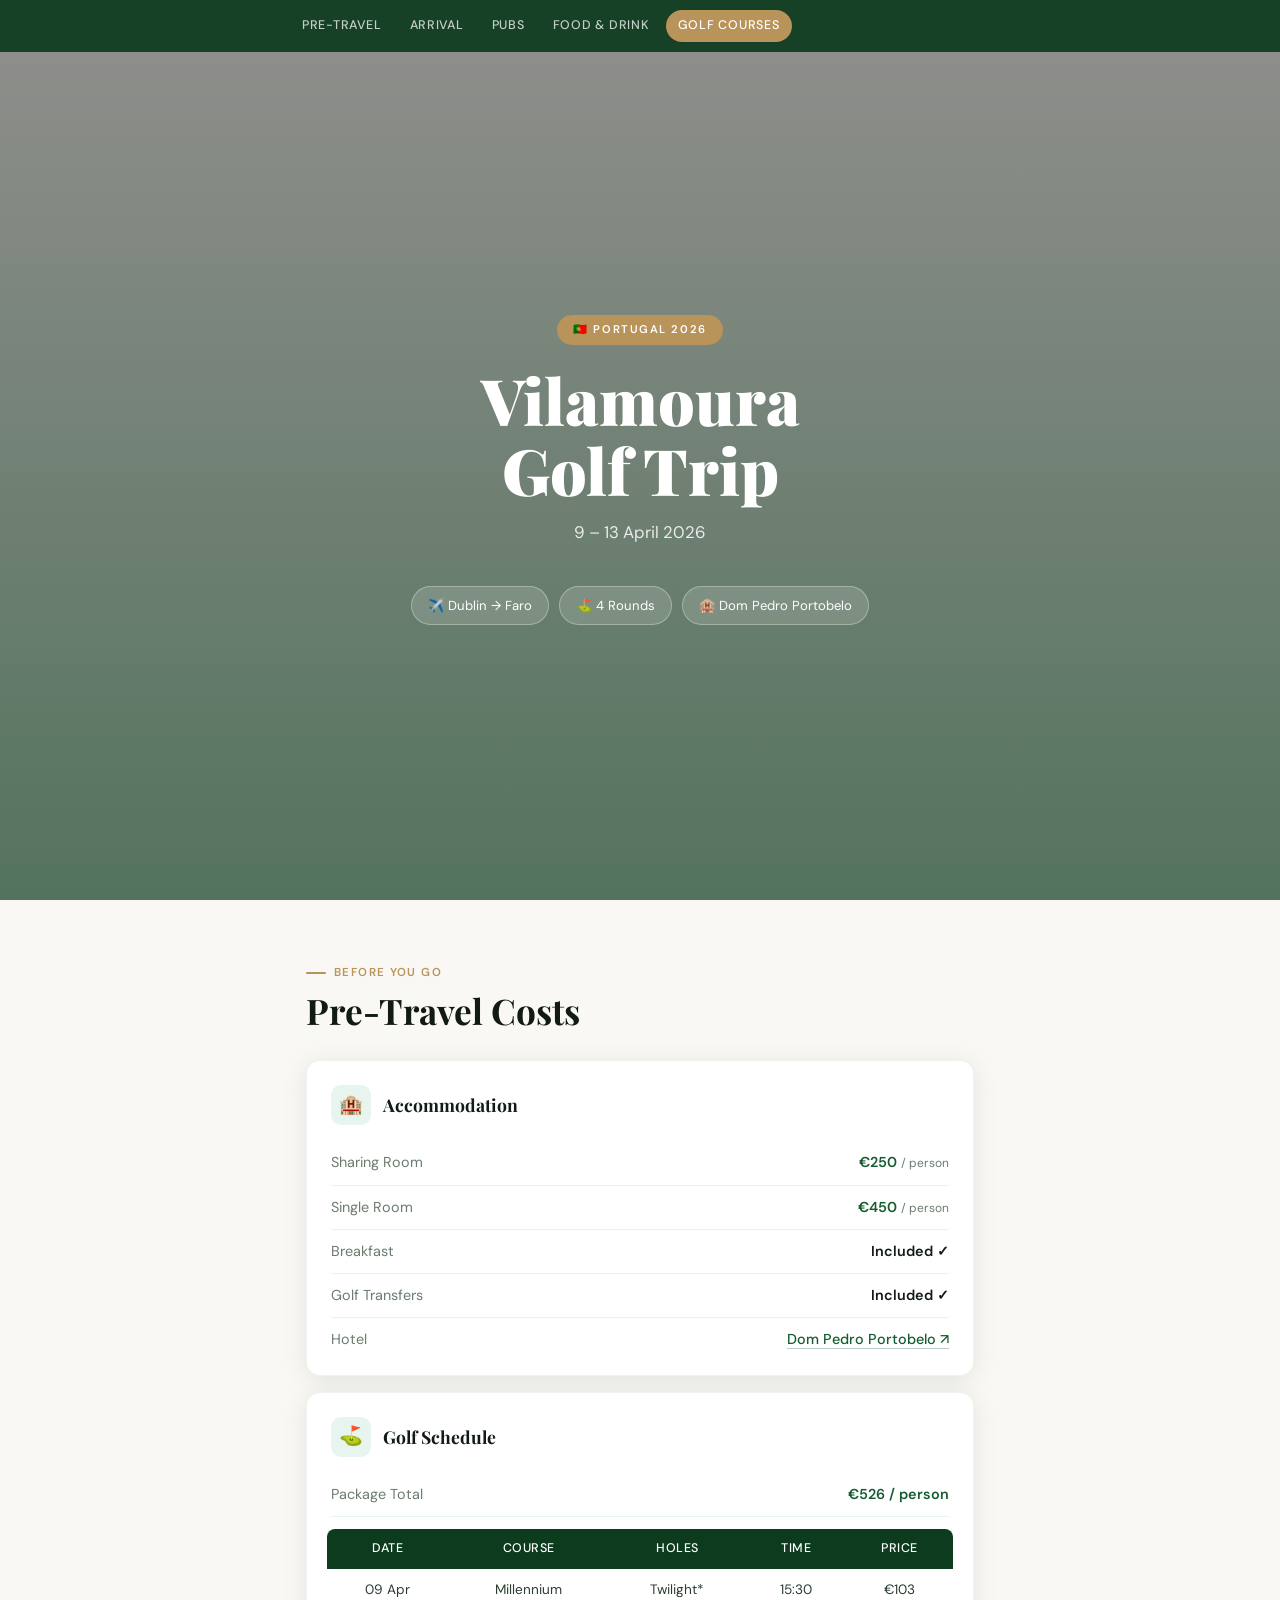
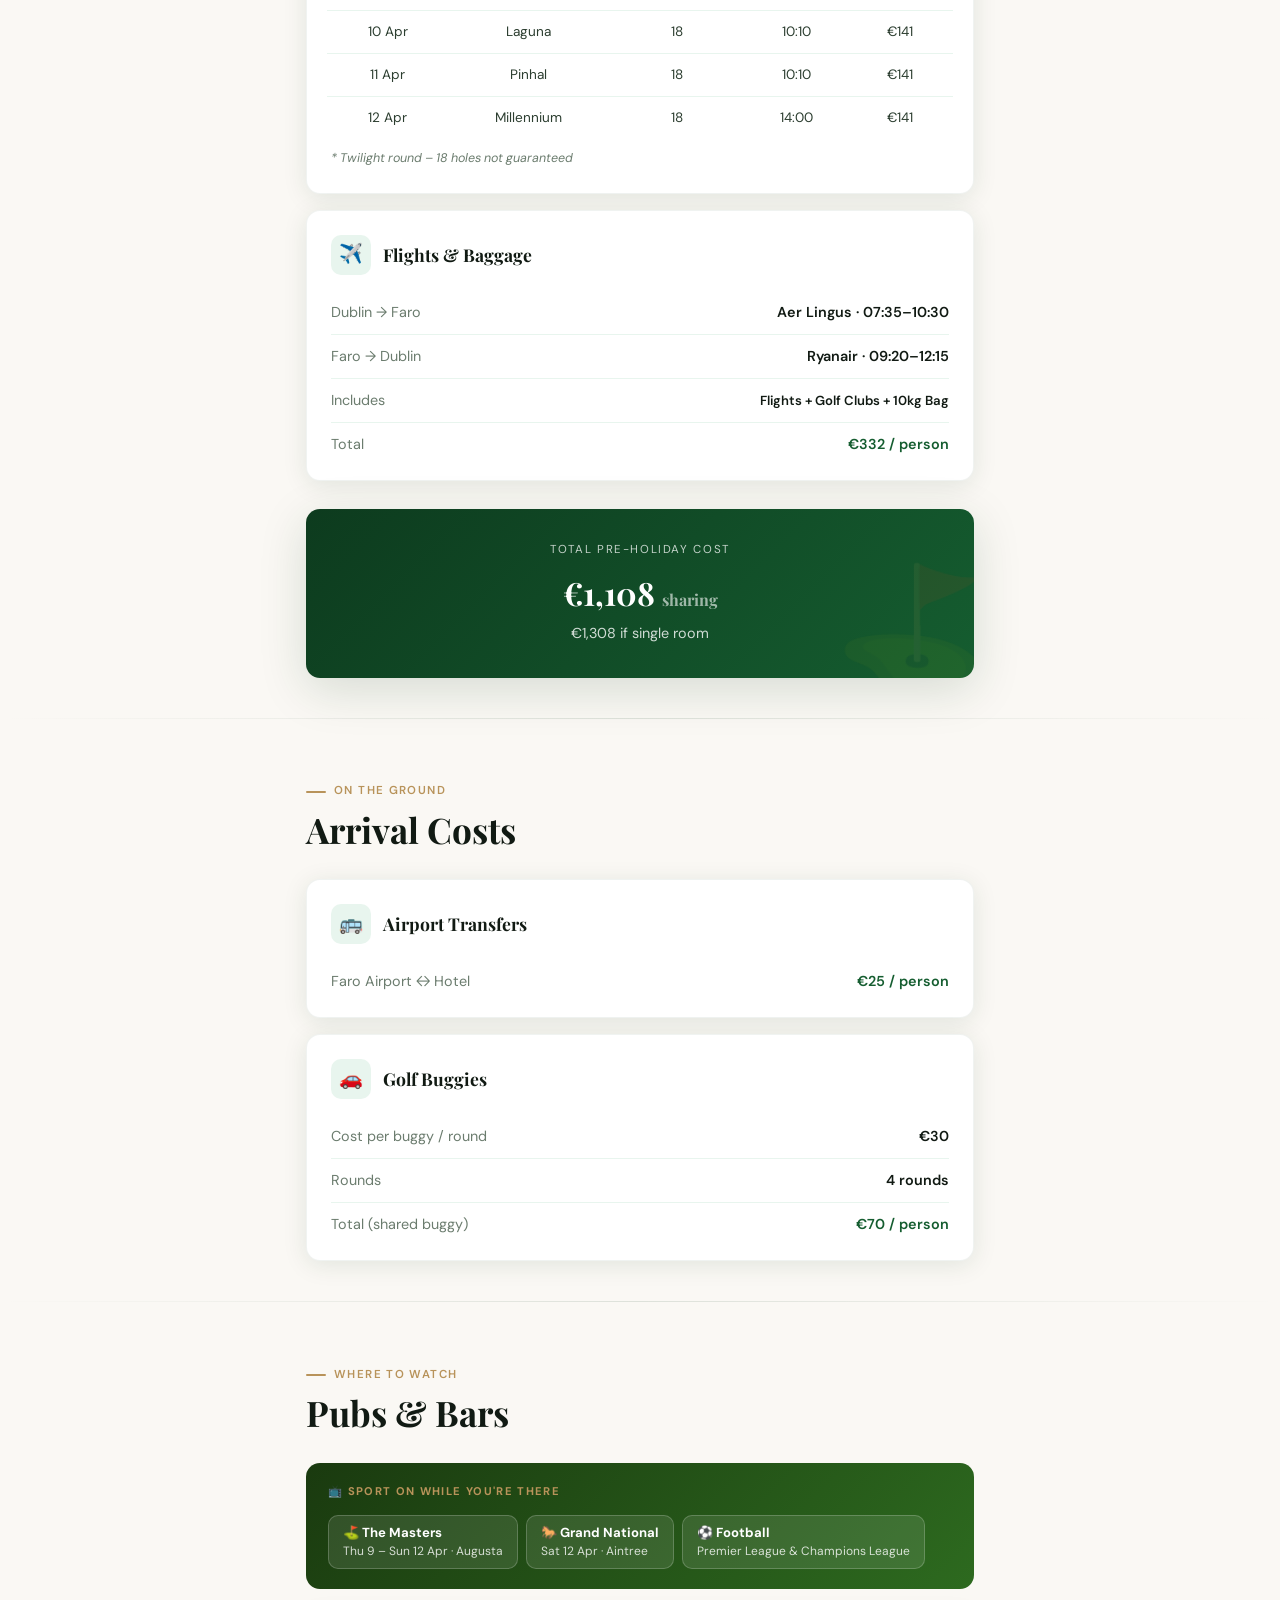
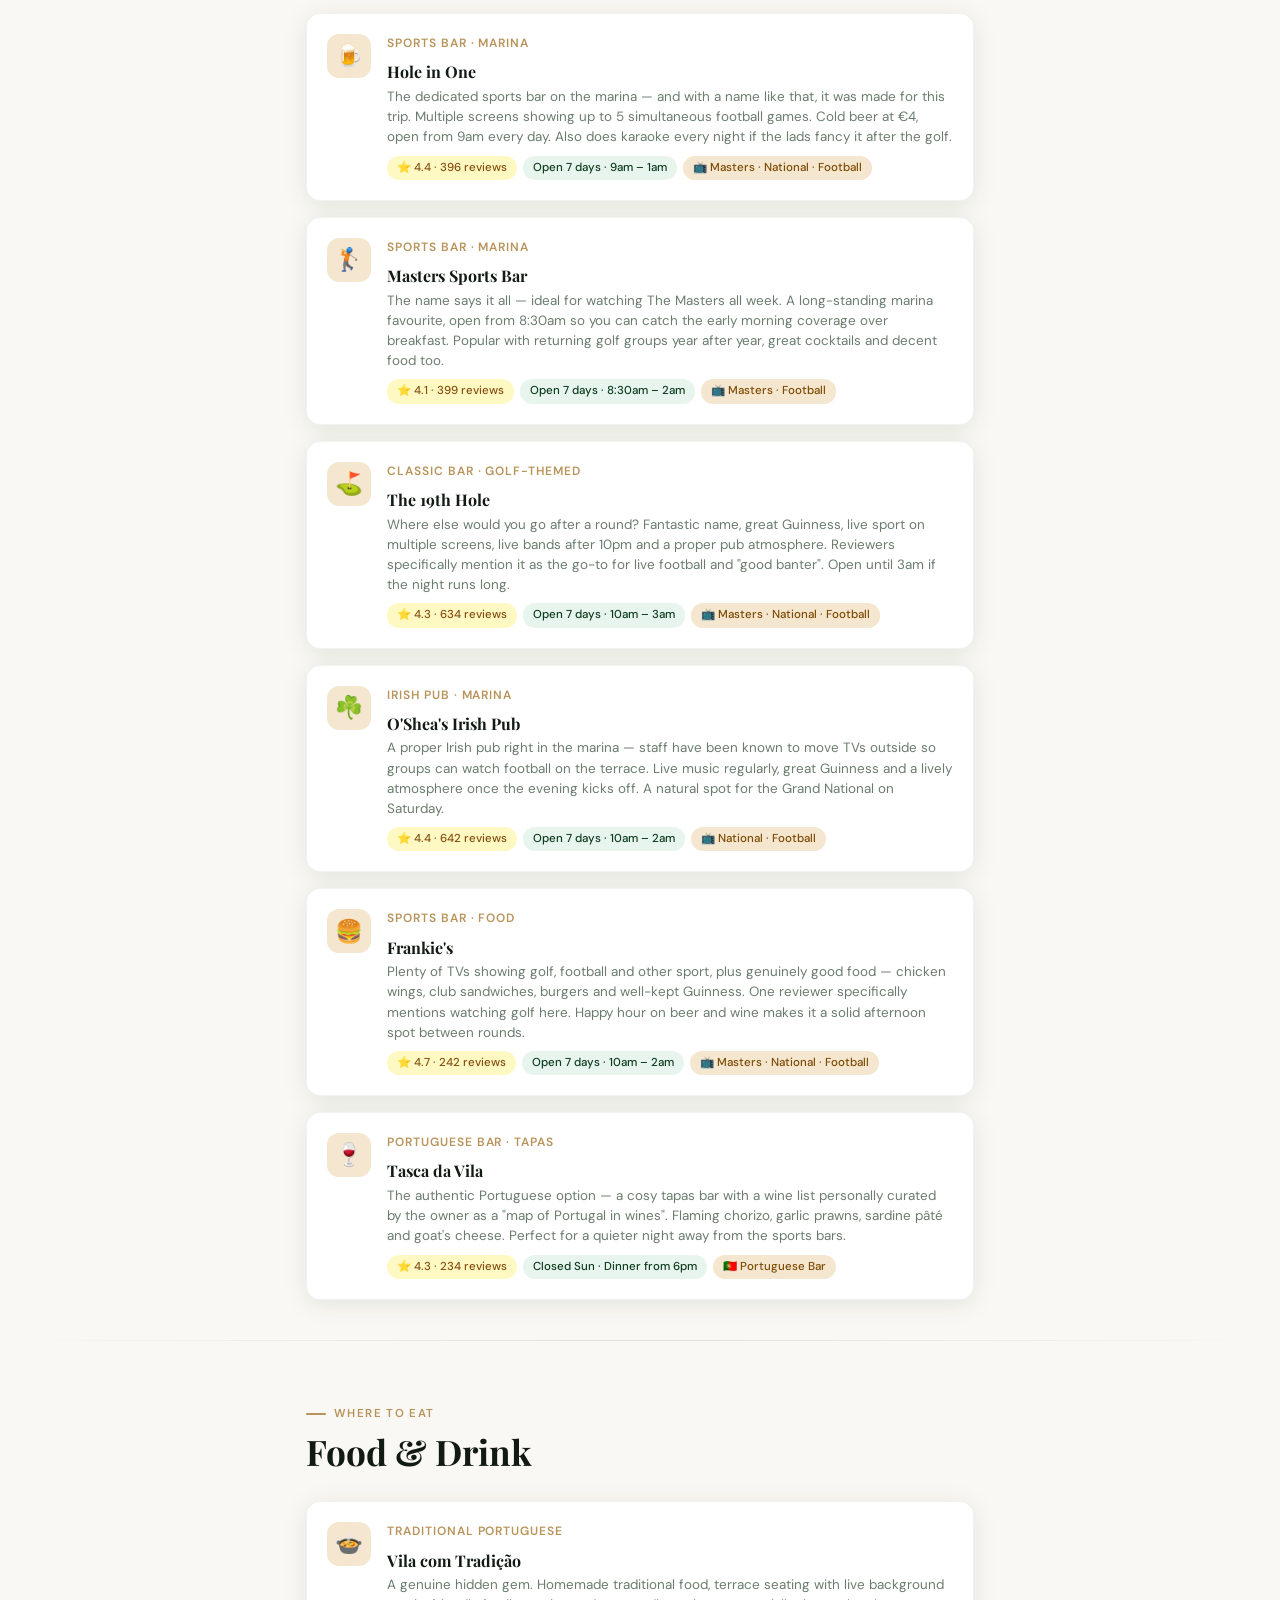
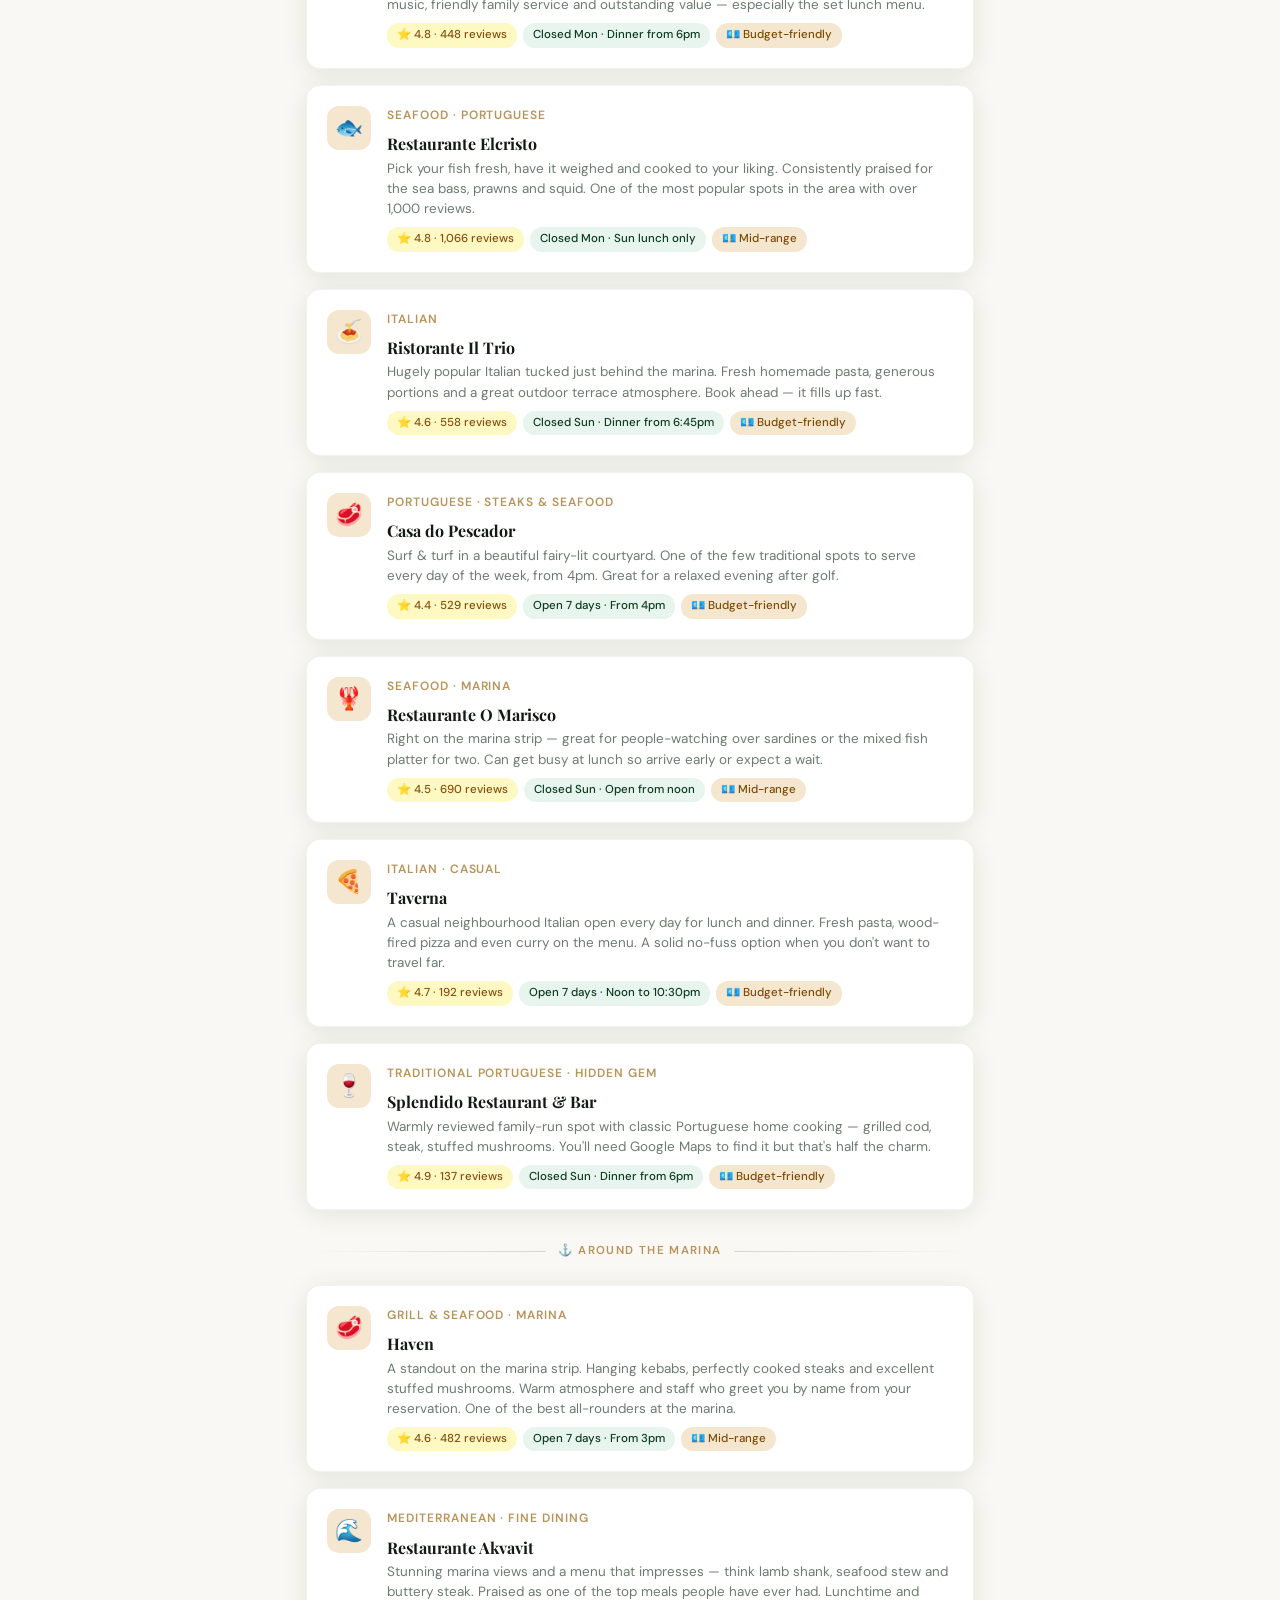
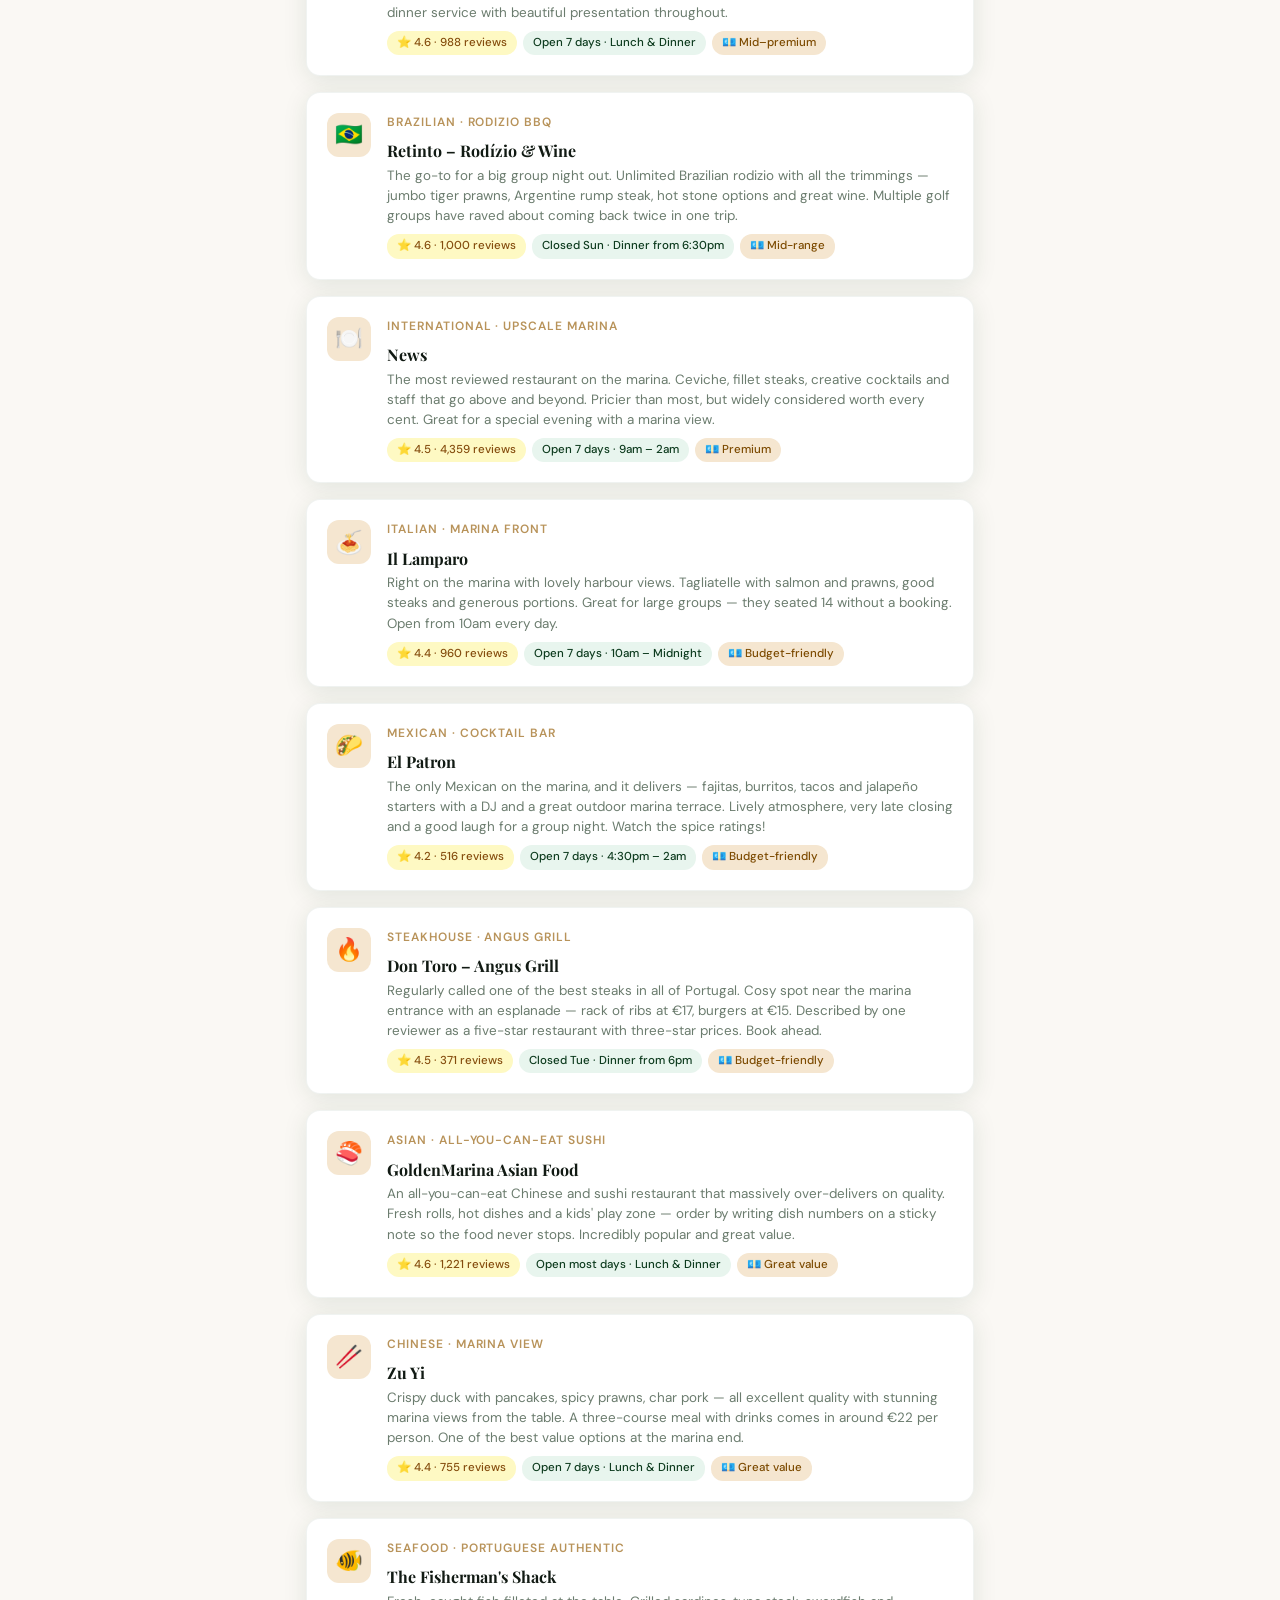
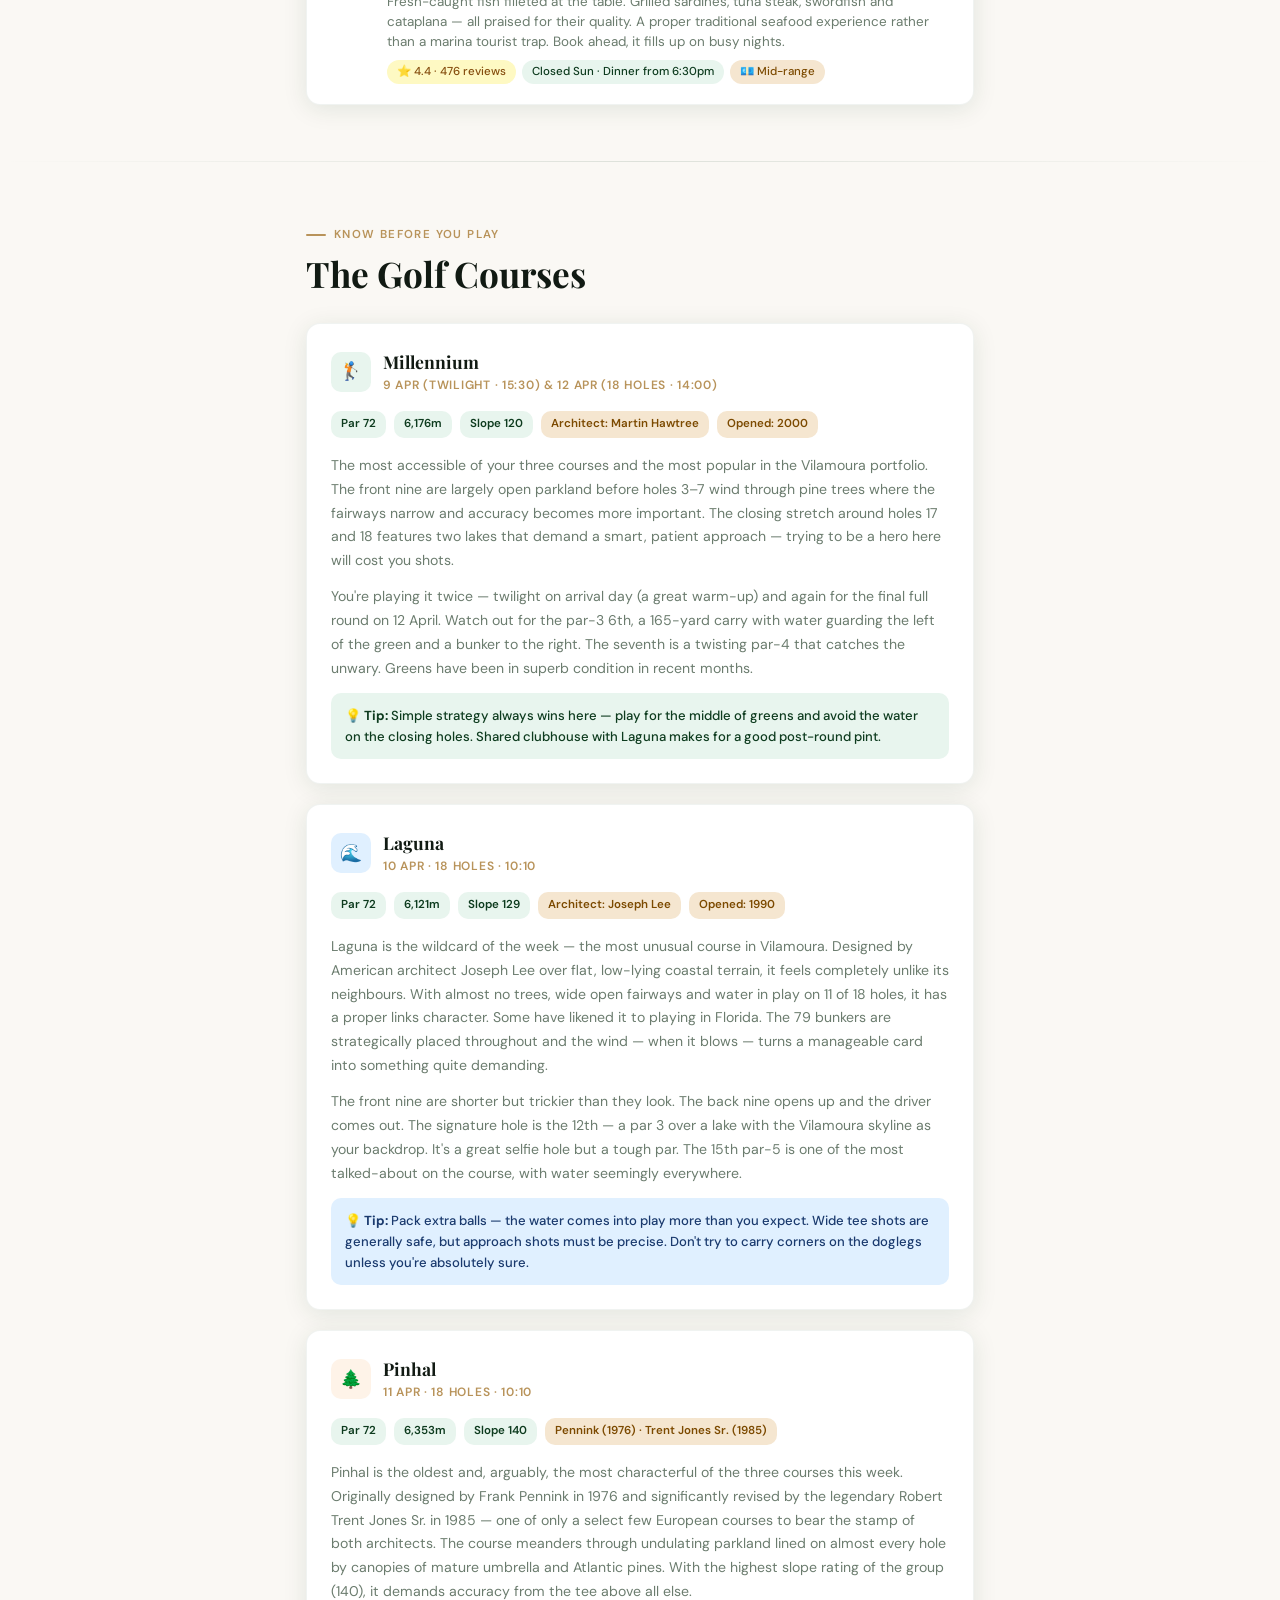
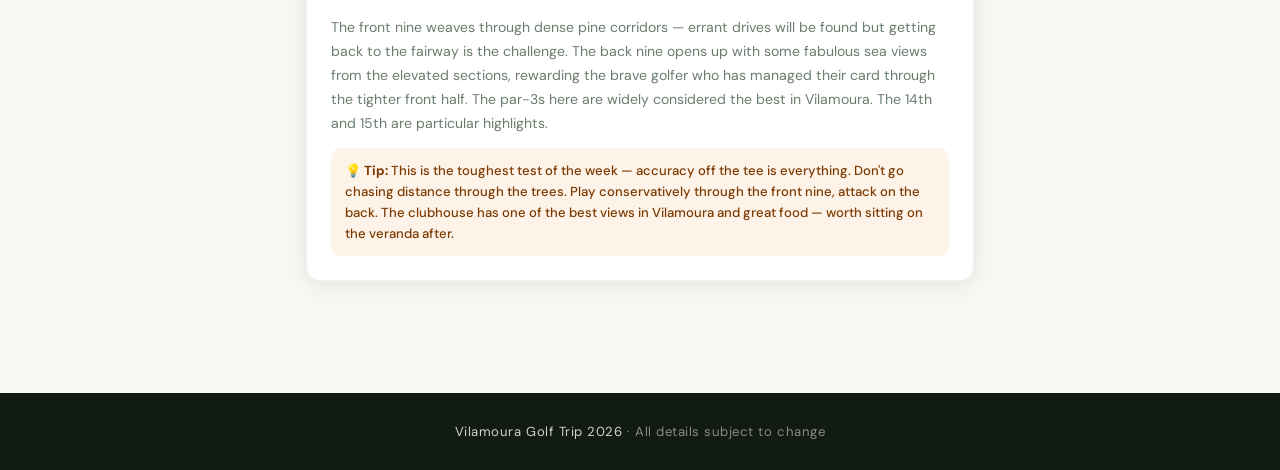
==== index.html @ ec43e9d6 "Add files via upload" ====
<!DOCTYPE html>
<html lang="en">
<head>
    <meta charset="UTF-8">
    <meta name="viewport" content="width=device-width, initial-scale=1.0">
    <title>Vilamoura Golf Trip 2026</title>

    <link rel="preconnect" href="https://fonts.googleapis.com">
    <link href="https://fonts.googleapis.com/css2?family=Playfair+Display:wght@400;700;900&family=DM+Sans:wght@300;400;500;600&display=swap" rel="stylesheet">

    <style>
        :root {
            --green-deep:   #0d3b1e;
            --green-mid:    #155d30;
            --green-light:  #e8f5ee;
            --gold:         #b8935a;
            --gold-light:   #f5e6d0;
            --cream:        #faf8f4;
            --dark:         #111a13;
            --text:         #2c3e30;
            --muted:        #6b7c6e;
            --white:        #ffffff;
            --shadow:       0 4px 24px rgba(13,59,30,0.10);
            --shadow-lg:    0 12px 48px rgba(13,59,30,0.15);
            --radius:       14px;
        }

        * { box-sizing: border-box; margin: 0; padding: 0; }

        html { scroll-behavior: smooth; }

        body {
            font-family: 'DM Sans', sans-serif;
            color: var(--text);
            background: var(--cream);
            line-height: 1.6;
            -webkit-font-smoothing: antialiased;
        }

        /* ── NAV ── */
        nav {
            position: fixed;
            top: 0; left: 0; right: 0;
            z-index: 100;
            background: rgba(13,59,30,0.92);
            backdrop-filter: blur(12px);
            -webkit-backdrop-filter: blur(12px);
            padding: 0 20px;
        }
        .nav-inner {
            max-width: 700px;
            margin: auto;
            display: flex;
            gap: 4px;
            overflow-x: auto;
            -webkit-overflow-scrolling: touch;
            scrollbar-width: none;
            padding: 10px 0;
        }
        .nav-inner::-webkit-scrollbar { display: none; }
        .nav-inner a {
            flex-shrink: 0;
            color: rgba(255,255,255,0.75);
            text-decoration: none;
            font-size: 0.78rem;
            font-weight: 500;
            letter-spacing: 0.06em;
            text-transform: uppercase;
            padding: 6px 12px;
            border-radius: 20px;
            transition: all 0.2s;
            white-space: nowrap;
        }
        .nav-inner a:hover, .nav-inner a.active {
            background: var(--gold);
            color: var(--white);
        }

        /* ── HERO ── */
        .hero {
            min-height: 100svh;
            background:
                linear-gradient(rgba(0,0,0,0.42), rgba(13,59,30,0.70)),
                url("https://images.unsplash.com/photo-1593111774240-d529f12cf4bb?auto=format&fit=crop&w=1200&q=80")
                center/cover no-repeat;
            display: flex;
            flex-direction: column;
            align-items: center;
            justify-content: center;
            text-align: center;
            padding: 100px 24px 60px;
        }
        .hero-badge {
            display: inline-block;
            background: var(--gold);
            color: var(--white);
            font-size: 0.7rem;
            font-weight: 600;
            letter-spacing: 0.14em;
            text-transform: uppercase;
            padding: 6px 16px;
            border-radius: 20px;
            margin-bottom: 20px;
            animation: fadeDown 0.7s ease both;
        }
        .hero h1 {
            font-family: 'Playfair Display', serif;
            font-size: clamp(2.4rem, 8vw, 4rem);
            font-weight: 900;
            color: var(--white);
            line-height: 1.1;
            margin-bottom: 14px;
            animation: fadeDown 0.7s 0.1s ease both;
        }
        .hero-sub {
            font-size: 1.05rem;
            color: rgba(255,255,255,0.85);
            margin-bottom: 40px;
            animation: fadeDown 0.7s 0.2s ease both;
        }
        .hero-pills {
            display: flex;
            flex-wrap: wrap;
            gap: 10px;
            justify-content: center;
            animation: fadeDown 0.7s 0.3s ease both;
        }
        .pill {
            background: rgba(255,255,255,0.15);
            border: 1px solid rgba(255,255,255,0.3);
            color: var(--white);
            font-size: 0.82rem;
            padding: 8px 16px;
            border-radius: 20px;
            backdrop-filter: blur(6px);
        }

        @keyframes fadeDown {
            from { opacity:0; transform: translateY(-16px); }
            to   { opacity:1; transform: translateY(0); }
        }

        /* ── SECTIONS ── */
        .container {
            max-width: 700px;
            margin: auto;
            padding: 0 16px;
        }

        .section {
            padding: 56px 0 0;
        }

        .section-label {
            display: inline-flex;
            align-items: center;
            gap: 8px;
            font-size: 0.72rem;
            font-weight: 600;
            letter-spacing: 0.12em;
            text-transform: uppercase;
            color: var(--gold);
            margin-bottom: 8px;
        }
        .section-label::before {
            content: '';
            display: inline-block;
            width: 20px; height: 2px;
            background: var(--gold);
            border-radius: 1px;
        }

        .section h2 {
            font-family: 'Playfair Display', serif;
            font-size: clamp(1.7rem, 5vw, 2.2rem);
            font-weight: 700;
            color: var(--dark);
            margin-bottom: 28px;
            line-height: 1.2;
        }

        /* ── CARDS ── */
        .cards {
            display: flex;
            flex-direction: column;
            gap: 16px;
        }

        .card {
            background: var(--white);
            border-radius: var(--radius);
            padding: 24px;
            box-shadow: var(--shadow);
            border: 1px solid rgba(13,59,30,0.06);
        }

        .card-header {
            display: flex;
            align-items: center;
            gap: 12px;
            margin-bottom: 16px;
        }
        .card-icon {
            width: 40px; height: 40px;
            border-radius: 10px;
            background: var(--green-light);
            display: flex; align-items: center; justify-content: center;
            font-size: 1.2rem;
            flex-shrink: 0;
        }
        .card h3 {
            font-family: 'Playfair Display', serif;
            font-size: 1.1rem;
            font-weight: 700;
            color: var(--dark);
        }

        .info-row {
            display: flex;
            justify-content: space-between;
            align-items: center;
            padding: 10px 0;
            border-bottom: 1px solid var(--green-light);
            font-size: 0.9rem;
        }
        .info-row:last-child { border-bottom: none; padding-bottom: 0; }
        .info-row:first-child { padding-top: 0; }
        .info-label { color: var(--muted); }
        .info-value { font-weight: 600; color: var(--dark); text-align: right; }
        .info-value.gold { color: var(--gold); }
        .info-value.green { color: var(--green-mid); }

        a.link {
            color: var(--green-mid);
            text-decoration: none;
            font-weight: 500;
            border-bottom: 1px solid rgba(21,93,48,0.3);
        }

        /* ── TABLE ── */
        .table-wrap { overflow-x: auto; margin: 0 -4px; }
        table {
            width: 100%;
            border-collapse: collapse;
            font-size: 0.85rem;
            min-width: 320px;
        }
        th {
            background: var(--green-deep);
            color: var(--white);
            padding: 10px 12px;
            font-weight: 500;
            letter-spacing: 0.04em;
            font-size: 0.78rem;
            text-transform: uppercase;
        }
        th:first-child { border-radius: 8px 0 0 0; }
        th:last-child  { border-radius: 0 8px 0 0; }
        td {
            padding: 10px 12px;
            text-align: center;
            border-bottom: 1px solid var(--green-light);
        }
        tr:last-child td { border-bottom: none; }
        tr:hover td { background: var(--green-light); }
        .note {
            font-size: 0.78rem;
            color: var(--muted);
            margin-top: 10px;
            font-style: italic;
        }

        /* ── TOTAL BANNER ── */
        .total-banner {
            background: linear-gradient(135deg, var(--green-deep), var(--green-mid));
            border-radius: var(--radius);
            padding: 32px 24px;
            text-align: center;
            color: var(--white);
            margin: 28px 0 0;
            box-shadow: var(--shadow-lg);
            position: relative;
            overflow: hidden;
        }
        .total-banner::before {
            content: '⛳';
            position: absolute;
            font-size: 8rem;
            opacity: 0.07;
            right: -20px; bottom: -20px;
            line-height: 1;
        }
        .total-banner .label {
            font-size: 0.72rem;
            letter-spacing: 0.14em;
            text-transform: uppercase;
            opacity: 0.75;
            margin-bottom: 8px;
        }
        .total-banner h3 {
            font-family: 'Playfair Display', serif;
            font-size: 2rem;
            font-weight: 700;
            margin-bottom: 4px;
        }
        .total-banner p {
            font-size: 0.9rem;
            opacity: 0.8;
        }

        /* ── FOOD CARDS ── */
        .food-card {
            background: var(--white);
            border-radius: var(--radius);
            padding: 20px;
            box-shadow: var(--shadow);
            border: 1px solid rgba(13,59,30,0.06);
            display: flex;
            gap: 16px;
            align-items: flex-start;
        }
        .food-emoji {
            width: 44px; height: 44px;
            border-radius: 12px;
            background: var(--gold-light);
            display: flex; align-items: center; justify-content: center;
            font-size: 1.4rem;
            flex-shrink: 0;
        }
        .food-body { flex: 1; min-width: 0; }
        .food-name {
            font-family: 'Playfair Display', serif;
            font-size: 1rem;
            font-weight: 700;
            color: var(--dark);
            margin-bottom: 2px;
        }
        .food-type {
            font-size: 0.75rem;
            font-weight: 600;
            letter-spacing: 0.08em;
            text-transform: uppercase;
            color: var(--gold);
            margin-bottom: 6px;
        }
        .food-desc {
            font-size: 0.84rem;
            color: var(--muted);
            line-height: 1.5;
            margin-bottom: 8px;
        }
        .food-meta {
            display: flex;
            flex-wrap: wrap;
            gap: 6px;
        }
        .food-tag {
            font-size: 0.72rem;
            padding: 3px 10px;
            border-radius: 12px;
            font-weight: 500;
        }
        .tag-stars {
            background: #fef9c3;
            color: #854d0e;
        }
        .tag-hours {
            background: var(--green-light);
            color: var(--green-deep);
        }
        .tag-price {
            background: var(--gold-light);
            color: #7c4a00;
        }

        /* ── DIVIDER ── */
        .divider {
            height: 1px;
            background: linear-gradient(90deg, transparent, rgba(13,59,30,0.12), transparent);
            margin: 0;
        }

        /* ── FOOTER ── */
        footer {
            margin-top: 56px;
            background: var(--dark);
            color: rgba(255,255,255,0.5);
            text-align: center;
            padding: 28px 20px;
            font-size: 0.82rem;
            letter-spacing: 0.04em;
        }
        footer span { color: rgba(255,255,255,0.8); }

        /* ── MOBILE TWEAKS ── */
        @media (max-width: 480px) {
            .hero h1 { font-size: 2.2rem; }
            .card { padding: 20px; }
            th, td { padding: 8px 8px; font-size: 0.8rem; }
        }
    </style>
</head>
<body>

<!-- NAV -->
<nav>
    <div class="nav-inner">
        <a href="#pre-travel">Pre-Travel</a>
        <a href="#arrival">Arrival</a>
        <a href="#pubs">Pubs</a>
        <a href="#food">Food & Drink</a>
        <a href="#courses">Golf Courses</a>
    </div>
</nav>

<!-- HERO -->
<section class="hero">
    <div class="hero-badge">🇵🇹 Portugal 2026</div>
    <h1>Vilamoura<br>Golf Trip</h1>
    <p class="hero-sub">9 – 13 April 2026</p>
    <div class="hero-pills">
        <span class="pill">✈️ Dublin → Faro</span>
        <span class="pill">⛳ 4 Rounds</span>
        <span class="pill">🏨 Dom Pedro Portobelo</span>
    </div>
</section>

<main>

<!-- PRE-TRAVEL -->
<div id="pre-travel" class="container">
    <div class="section">
        <div class="section-label">Before You Go</div>
        <h2>Pre-Travel Costs</h2>

        <div class="cards">

            <!-- Accommodation -->
            <div class="card">
                <div class="card-header">
                    <div class="card-icon">🏨</div>
                    <h3>Accommodation</h3>
                </div>
                <div class="info-row">
                    <span class="info-label">Sharing Room</span>
                    <span class="info-value green">€250 <small style="font-weight:400;color:var(--muted)">/ person</small></span>
                </div>
                <div class="info-row">
                    <span class="info-label">Single Room</span>
                    <span class="info-value green">€450 <small style="font-weight:400;color:var(--muted)">/ person</small></span>
                </div>
                <div class="info-row">
                    <span class="info-label">Breakfast</span>
                    <span class="info-value">Included ✓</span>
                </div>
                <div class="info-row">
                    <span class="info-label">Golf Transfers</span>
                    <span class="info-value">Included ✓</span>
                </div>
                <div class="info-row">
                    <span class="info-label">Hotel</span>
                    <span class="info-value"><a class="link" href="https://portobelo.dompedro.com/en/" target="_blank">Dom Pedro Portobelo ↗</a></span>
                </div>
            </div>

            <!-- Golf -->
            <div class="card">
                <div class="card-header">
                    <div class="card-icon">⛳</div>
                    <h3>Golf Schedule</h3>
                </div>
                <div class="info-row" style="margin-bottom:12px;">
                    <span class="info-label">Package Total</span>
                    <span class="info-value green">€526 / person</span>
                </div>
                <div class="table-wrap">
                    <table>
                        <thead>
                            <tr>
                                <th>Date</th>
                                <th>Course</th>
                                <th>Holes</th>
                                <th>Time</th>
                                <th>Price</th>
                            </tr>
                        </thead>
                        <tbody>
                            <tr>
                                <td>09 Apr</td>
                                <td>Millennium</td>
                                <td>Twilight*</td>
                                <td>15:30</td>
                                <td>€103</td>
                            </tr>
                            <tr>
                                <td>10 Apr</td>
                                <td>Laguna</td>
                                <td>18</td>
                                <td>10:10</td>
                                <td>€141</td>
                            </tr>
                            <tr>
                                <td>11 Apr</td>
                                <td>Pinhal</td>
                                <td>18</td>
                                <td>10:10</td>
                                <td>€141</td>
                            </tr>
                            <tr>
                                <td>12 Apr</td>
                                <td>Millennium</td>
                                <td>18</td>
                                <td>14:00</td>
                                <td>€141</td>
                            </tr>
                        </tbody>
                    </table>
                </div>
                <p class="note">* Twilight round – 18 holes not guaranteed</p>
            </div>

            <!-- Flights -->
            <div class="card">
                <div class="card-header">
                    <div class="card-icon">✈️</div>
                    <h3>Flights & Baggage</h3>
                </div>
                <div class="info-row">
                    <span class="info-label">Dublin → Faro</span>
                    <span class="info-value">Aer Lingus · 07:35–10:30</span>
                </div>
                <div class="info-row">
                    <span class="info-label">Faro → Dublin</span>
                    <span class="info-value">Ryanair · 09:20–12:15</span>
                </div>
                <div class="info-row">
                    <span class="info-label">Includes</span>
                    <span class="info-value" style="font-size:0.82rem;">Flights + Golf Clubs + 10kg Bag</span>
                </div>
                <div class="info-row">
                    <span class="info-label">Total</span>
                    <span class="info-value green">€332 / person</span>
                </div>
            </div>

        </div>

        <!-- Total -->
        <div class="total-banner">
            <div class="label">Total Pre-Holiday Cost</div>
            <h3>€1,108 <span style="opacity:0.6;font-size:1rem;">sharing</span></h3>
            <p>€1,308 if single room</p>
        </div>
    </div>
</div>

<div class="divider" style="margin:40px 0 0;"></div>

<!-- ARRIVAL -->
<div id="arrival" class="container">
    <div class="section">
        <div class="section-label">On the Ground</div>
        <h2>Arrival Costs</h2>

        <div class="cards">

            <div class="card">
                <div class="card-header">
                    <div class="card-icon">🚌</div>
                    <h3>Airport Transfers</h3>
                </div>
                <div class="info-row">
                    <span class="info-label">Faro Airport ↔ Hotel</span>
                    <span class="info-value green">€25 / person</span>
                </div>
            </div>

            <div class="card">
                <div class="card-header">
                    <div class="card-icon">🚗</div>
                    <h3>Golf Buggies</h3>
                </div>
                <div class="info-row">
                    <span class="info-label">Cost per buggy / round</span>
                    <span class="info-value">€30</span>
                </div>
                <div class="info-row">
                    <span class="info-label">Rounds</span>
                    <span class="info-value">4 rounds</span>
                </div>
                <div class="info-row">
                    <span class="info-label">Total (shared buggy)</span>
                    <span class="info-value green">€70 / person</span>
                </div>
            </div>

        </div>
    </div>
</div>

<div class="divider" style="margin:40px 0 0;"></div>

<!-- PUBS -->
<div id="pubs" class="container">
    <div class="section">
        <div class="section-label">Where to Watch</div>
        <h2>Pubs & Bars</h2>

        <!-- Sports alert banner -->
        <div style="background:linear-gradient(135deg,#1a3a0f,#2d6a1f);border-radius:var(--radius);padding:20px 22px;margin-bottom:24px;display:flex;flex-direction:column;gap:10px;">
            <div style="font-size:0.7rem;font-weight:700;letter-spacing:0.12em;text-transform:uppercase;color:var(--gold);margin-bottom:4px;">📺 Sport on while you're there</div>
            <div style="display:flex;flex-wrap:wrap;gap:8px;">
                <div style="background:rgba(255,255,255,0.1);border:1px solid rgba(255,255,255,0.2);border-radius:10px;padding:8px 14px;color:#fff;font-size:0.82rem;line-height:1.4;">
                    <strong>⛳ The Masters</strong><br>
                    <span style="opacity:0.8;font-size:0.75rem;">Thu 9 – Sun 12 Apr · Augusta</span>
                </div>
                <div style="background:rgba(255,255,255,0.1);border:1px solid rgba(255,255,255,0.2);border-radius:10px;padding:8px 14px;color:#fff;font-size:0.82rem;line-height:1.4;">
                    <strong>🐎 Grand National</strong><br>
                    <span style="opacity:0.8;font-size:0.75rem;">Sat 12 Apr · Aintree</span>
                </div>
                <div style="background:rgba(255,255,255,0.1);border:1px solid rgba(255,255,255,0.2);border-radius:10px;padding:8px 14px;color:#fff;font-size:0.82rem;line-height:1.4;">
                    <strong>⚽ Football</strong><br>
                    <span style="opacity:0.8;font-size:0.75rem;">Premier League & Champions League</span>
                </div>
            </div>
        </div>

        <div class="cards">

            <div class="food-card">
                <div class="food-emoji">🍺</div>
                <div class="food-body">
                    <div class="food-type">Sports Bar · Marina</div>
                    <div class="food-name">Hole in One</div>
                    <div class="food-desc">The dedicated sports bar on the marina — and with a name like that, it was made for this trip. Multiple screens showing up to 5 simultaneous football games. Cold beer at €4, open from 9am every day. Also does karaoke every night if the lads fancy it after the golf.</div>
                    <div class="food-meta">
                        <span class="food-tag tag-stars">⭐ 4.4 · 396 reviews</span>
                        <span class="food-tag tag-hours">Open 7 days · 9am – 1am</span>
                        <span class="food-tag tag-price">📺 Masters · National · Football</span>
                    </div>
                </div>
            </div>

            <div class="food-card">
                <div class="food-emoji">🏌️</div>
                <div class="food-body">
                    <div class="food-type">Sports Bar · Marina</div>
                    <div class="food-name">Masters Sports Bar</div>
                    <div class="food-desc">The name says it all — ideal for watching The Masters all week. A long-standing marina favourite, open from 8:30am so you can catch the early morning coverage over breakfast. Popular with returning golf groups year after year, great cocktails and decent food too.</div>
                    <div class="food-meta">
                        <span class="food-tag tag-stars">⭐ 4.1 · 399 reviews</span>
                        <span class="food-tag tag-hours">Open 7 days · 8:30am – 2am</span>
                        <span class="food-tag tag-price">📺 Masters · Football</span>
                    </div>
                </div>
            </div>

            <div class="food-card">
                <div class="food-emoji">⛳</div>
                <div class="food-body">
                    <div class="food-type">Classic Bar · Golf-Themed</div>
                    <div class="food-name">The 19th Hole</div>
                    <div class="food-desc">Where else would you go after a round? Fantastic name, great Guinness, live sport on multiple screens, live bands after 10pm and a proper pub atmosphere. Reviewers specifically mention it as the go-to for live football and "good banter". Open until 3am if the night runs long.</div>
                    <div class="food-meta">
                        <span class="food-tag tag-stars">⭐ 4.3 · 634 reviews</span>
                        <span class="food-tag tag-hours">Open 7 days · 10am – 3am</span>
                        <span class="food-tag tag-price">📺 Masters · National · Football</span>
                    </div>
                </div>
            </div>

            <div class="food-card">
                <div class="food-emoji">☘️</div>
                <div class="food-body">
                    <div class="food-type">Irish Pub · Marina</div>
                    <div class="food-name">O'Shea's Irish Pub</div>
                    <div class="food-desc">A proper Irish pub right in the marina — staff have been known to move TVs outside so groups can watch football on the terrace. Live music regularly, great Guinness and a lively atmosphere once the evening kicks off. A natural spot for the Grand National on Saturday.</div>
                    <div class="food-meta">
                        <span class="food-tag tag-stars">⭐ 4.4 · 642 reviews</span>
                        <span class="food-tag tag-hours">Open 7 days · 10am – 2am</span>
                        <span class="food-tag tag-price">📺 National · Football</span>
                    </div>
                </div>
            </div>

            <div class="food-card">
                <div class="food-emoji">🍔</div>
                <div class="food-body">
                    <div class="food-type">Sports Bar · Food</div>
                    <div class="food-name">Frankie's</div>
                    <div class="food-desc">Plenty of TVs showing golf, football and other sport, plus genuinely good food — chicken wings, club sandwiches, burgers and well-kept Guinness. One reviewer specifically mentions watching golf here. Happy hour on beer and wine makes it a solid afternoon spot between rounds.</div>
                    <div class="food-meta">
                        <span class="food-tag tag-stars">⭐ 4.7 · 242 reviews</span>
                        <span class="food-tag tag-hours">Open 7 days · 10am – 2am</span>
                        <span class="food-tag tag-price">📺 Masters · National · Football</span>
                    </div>
                </div>
            </div>

            <div class="food-card">
                <div class="food-emoji">🍷</div>
                <div class="food-body">
                    <div class="food-type">Portuguese Bar · Tapas</div>
                    <div class="food-name">Tasca da Vila</div>
                    <div class="food-desc">The authentic Portuguese option — a cosy tapas bar with a wine list personally curated by the owner as a "map of Portugal in wines". Flaming chorizo, garlic prawns, sardine pâté and goat's cheese. Perfect for a quieter night away from the sports bars.</div>
                    <div class="food-meta">
                        <span class="food-tag tag-stars">⭐ 4.3 · 234 reviews</span>
                        <span class="food-tag tag-hours">Closed Sun · Dinner from 6pm</span>
                        <span class="food-tag tag-price">🇵🇹 Portuguese Bar</span>
                    </div>
                </div>
            </div>

        </div>
    </div>
</div>

<div class="divider" style="margin:40px 0 0;"></div>

<!-- FOOD -->
<div id="food" class="container">
    <div class="section" style="padding-bottom: 56px;">
        <div class="section-label">Where to Eat</div>
        <h2>Food & Drink</h2>

        <div class="cards">

            <div class="food-card">
                <div class="food-emoji">🍲</div>
                <div class="food-body">
                    <div class="food-type">Traditional Portuguese</div>
                    <div class="food-name">Vila com Tradição</div>
                    <div class="food-desc">A genuine hidden gem. Homemade traditional food, terrace seating with live background music, friendly family service and outstanding value — especially the set lunch menu.</div>
                    <div class="food-meta">
                        <span class="food-tag tag-stars">⭐ 4.8 · 448 reviews</span>
                        <span class="food-tag tag-hours">Closed Mon · Dinner from 6pm</span>
                        <span class="food-tag tag-price">💶 Budget-friendly</span>
                    </div>
                </div>
            </div>

            <div class="food-card">
                <div class="food-emoji">🐟</div>
                <div class="food-body">
                    <div class="food-type">Seafood · Portuguese</div>
                    <div class="food-name">Restaurante Elcristo</div>
                    <div class="food-desc">Pick your fish fresh, have it weighed and cooked to your liking. Consistently praised for the sea bass, prawns and squid. One of the most popular spots in the area with over 1,000 reviews.</div>
                    <div class="food-meta">
                        <span class="food-tag tag-stars">⭐ 4.8 · 1,066 reviews</span>
                        <span class="food-tag tag-hours">Closed Mon · Sun lunch only</span>
                        <span class="food-tag tag-price">💶 Mid-range</span>
                    </div>
                </div>
            </div>

            <div class="food-card">
                <div class="food-emoji">🍝</div>
                <div class="food-body">
                    <div class="food-type">Italian</div>
                    <div class="food-name">Ristorante Il Trio</div>
                    <div class="food-desc">Hugely popular Italian tucked just behind the marina. Fresh homemade pasta, generous portions and a great outdoor terrace atmosphere. Book ahead — it fills up fast.</div>
                    <div class="food-meta">
                        <span class="food-tag tag-stars">⭐ 4.6 · 558 reviews</span>
                        <span class="food-tag tag-hours">Closed Sun · Dinner from 6:45pm</span>
                        <span class="food-tag tag-price">💶 Budget-friendly</span>
                    </div>
                </div>
            </div>

            <div class="food-card">
                <div class="food-emoji">🥩</div>
                <div class="food-body">
                    <div class="food-type">Portuguese · Steaks & Seafood</div>
                    <div class="food-name">Casa do Pescador</div>
                    <div class="food-desc">Surf & turf in a beautiful fairy-lit courtyard. One of the few traditional spots to serve every day of the week, from 4pm. Great for a relaxed evening after golf.</div>
                    <div class="food-meta">
                        <span class="food-tag tag-stars">⭐ 4.4 · 529 reviews</span>
                        <span class="food-tag tag-hours">Open 7 days · From 4pm</span>
                        <span class="food-tag tag-price">💶 Budget-friendly</span>
                    </div>
                </div>
            </div>

            <div class="food-card">
                <div class="food-emoji">🦞</div>
                <div class="food-body">
                    <div class="food-type">Seafood · Marina</div>
                    <div class="food-name">Restaurante O Marisco</div>
                    <div class="food-desc">Right on the marina strip — great for people-watching over sardines or the mixed fish platter for two. Can get busy at lunch so arrive early or expect a wait.</div>
                    <div class="food-meta">
                        <span class="food-tag tag-stars">⭐ 4.5 · 690 reviews</span>
                        <span class="food-tag tag-hours">Closed Sun · Open from noon</span>
                        <span class="food-tag tag-price">💶 Mid-range</span>
                    </div>
                </div>
            </div>

            <div class="food-card">
                <div class="food-emoji">🍕</div>
                <div class="food-body">
                    <div class="food-type">Italian · Casual</div>
                    <div class="food-name">Taverna</div>
                    <div class="food-desc">A casual neighbourhood Italian open every day for lunch and dinner. Fresh pasta, wood-fired pizza and even curry on the menu. A solid no-fuss option when you don't want to travel far.</div>
                    <div class="food-meta">
                        <span class="food-tag tag-stars">⭐ 4.7 · 192 reviews</span>
                        <span class="food-tag tag-hours">Open 7 days · Noon to 10:30pm</span>
                        <span class="food-tag tag-price">💶 Budget-friendly</span>
                    </div>
                </div>
            </div>

            <div class="food-card">
                <div class="food-emoji">🍷</div>
                <div class="food-body">
                    <div class="food-type">Traditional Portuguese · Hidden Gem</div>
                    <div class="food-name">Splendido Restaurant & Bar</div>
                    <div class="food-desc">Warmly reviewed family-run spot with classic Portuguese home cooking — grilled cod, steak, stuffed mushrooms. You'll need Google Maps to find it but that's half the charm.</div>
                    <div class="food-meta">
                        <span class="food-tag tag-stars">⭐ 4.9 · 137 reviews</span>
                        <span class="food-tag tag-hours">Closed Sun · Dinner from 6pm</span>
                        <span class="food-tag tag-price">💶 Budget-friendly</span>
                    </div>
                </div>
            </div>

        </div>

        <!-- Marina divider -->
        <div style="display:flex;align-items:center;gap:12px;margin:32px 0 24px;">
            <div style="flex:1;height:1px;background:linear-gradient(90deg,transparent,rgba(13,59,30,0.18));"></div>
            <span style="font-size:0.72rem;font-weight:600;letter-spacing:0.12em;text-transform:uppercase;color:var(--gold);white-space:nowrap;">⚓ Around the Marina</span>
            <div style="flex:1;height:1px;background:linear-gradient(90deg,rgba(13,59,30,0.18),transparent);"></div>
        </div>

        <div class="cards">

            <div class="food-card">
                <div class="food-emoji">🥩</div>
                <div class="food-body">
                    <div class="food-type">Grill & Seafood · Marina</div>
                    <div class="food-name">Haven</div>
                    <div class="food-desc">A standout on the marina strip. Hanging kebabs, perfectly cooked steaks and excellent stuffed mushrooms. Warm atmosphere and staff who greet you by name from your reservation. One of the best all-rounders at the marina.</div>
                    <div class="food-meta">
                        <span class="food-tag tag-stars">⭐ 4.6 · 482 reviews</span>
                        <span class="food-tag tag-hours">Open 7 days · From 3pm</span>
                        <span class="food-tag tag-price">💶 Mid-range</span>
                    </div>
                </div>
            </div>

            <div class="food-card">
                <div class="food-emoji">🌊</div>
                <div class="food-body">
                    <div class="food-type">Mediterranean · Fine Dining</div>
                    <div class="food-name">Restaurante Akvavit</div>
                    <div class="food-desc">Stunning marina views and a menu that impresses — think lamb shank, seafood stew and buttery steak. Praised as one of the top meals people have ever had. Lunchtime and dinner service with beautiful presentation throughout.</div>
                    <div class="food-meta">
                        <span class="food-tag tag-stars">⭐ 4.6 · 988 reviews</span>
                        <span class="food-tag tag-hours">Open 7 days · Lunch & Dinner</span>
                        <span class="food-tag tag-price">💶 Mid–premium</span>
                    </div>
                </div>
            </div>

            <div class="food-card">
                <div class="food-emoji">🇧🇷</div>
                <div class="food-body">
                    <div class="food-type">Brazilian · Rodizio BBQ</div>
                    <div class="food-name">Retinto – Rodízio & Wine</div>
                    <div class="food-desc">The go-to for a big group night out. Unlimited Brazilian rodizio with all the trimmings — jumbo tiger prawns, Argentine rump steak, hot stone options and great wine. Multiple golf groups have raved about coming back twice in one trip.</div>
                    <div class="food-meta">
                        <span class="food-tag tag-stars">⭐ 4.6 · 1,000 reviews</span>
                        <span class="food-tag tag-hours">Closed Sun · Dinner from 6:30pm</span>
                        <span class="food-tag tag-price">💶 Mid-range</span>
                    </div>
                </div>
            </div>

            <div class="food-card">
                <div class="food-emoji">🍽️</div>
                <div class="food-body">
                    <div class="food-type">International · Upscale Marina</div>
                    <div class="food-name">News</div>
                    <div class="food-desc">The most reviewed restaurant on the marina. Ceviche, fillet steaks, creative cocktails and staff that go above and beyond. Pricier than most, but widely considered worth every cent. Great for a special evening with a marina view.</div>
                    <div class="food-meta">
                        <span class="food-tag tag-stars">⭐ 4.5 · 4,359 reviews</span>
                        <span class="food-tag tag-hours">Open 7 days · 9am – 2am</span>
                        <span class="food-tag tag-price">💶 Premium</span>
                    </div>
                </div>
            </div>

            <div class="food-card">
                <div class="food-emoji">🍝</div>
                <div class="food-body">
                    <div class="food-type">Italian · Marina Front</div>
                    <div class="food-name">Il Lamparo</div>
                    <div class="food-desc">Right on the marina with lovely harbour views. Tagliatelle with salmon and prawns, good steaks and generous portions. Great for large groups — they seated 14 without a booking. Open from 10am every day.</div>
                    <div class="food-meta">
                        <span class="food-tag tag-stars">⭐ 4.4 · 960 reviews</span>
                        <span class="food-tag tag-hours">Open 7 days · 10am – Midnight</span>
                        <span class="food-tag tag-price">💶 Budget-friendly</span>
                    </div>
                </div>
            </div>

            <div class="food-card">
                <div class="food-emoji">🌮</div>
                <div class="food-body">
                    <div class="food-type">Mexican · Cocktail Bar</div>
                    <div class="food-name">El Patron</div>
                    <div class="food-desc">The only Mexican on the marina, and it delivers — fajitas, burritos, tacos and jalapeño starters with a DJ and a great outdoor marina terrace. Lively atmosphere, very late closing and a good laugh for a group night. Watch the spice ratings!</div>
                    <div class="food-meta">
                        <span class="food-tag tag-stars">⭐ 4.2 · 516 reviews</span>
                        <span class="food-tag tag-hours">Open 7 days · 4:30pm – 2am</span>
                        <span class="food-tag tag-price">💶 Budget-friendly</span>
                    </div>
                </div>
            </div>

            <div class="food-card">
                <div class="food-emoji">🔥</div>
                <div class="food-body">
                    <div class="food-type">Steakhouse · Angus Grill</div>
                    <div class="food-name">Don Toro – Angus Grill</div>
                    <div class="food-desc">Regularly called one of the best steaks in all of Portugal. Cosy spot near the marina entrance with an esplanade — rack of ribs at €17, burgers at €15. Described by one reviewer as a five-star restaurant with three-star prices. Book ahead.</div>
                    <div class="food-meta">
                        <span class="food-tag tag-stars">⭐ 4.5 · 371 reviews</span>
                        <span class="food-tag tag-hours">Closed Tue · Dinner from 6pm</span>
                        <span class="food-tag tag-price">💶 Budget-friendly</span>
                    </div>
                </div>
            </div>

            <div class="food-card">
                <div class="food-emoji">🍣</div>
                <div class="food-body">
                    <div class="food-type">Asian · All-You-Can-Eat Sushi</div>
                    <div class="food-name">GoldenMarina Asian Food</div>
                    <div class="food-desc">An all-you-can-eat Chinese and sushi restaurant that massively over-delivers on quality. Fresh rolls, hot dishes and a kids' play zone — order by writing dish numbers on a sticky note so the food never stops. Incredibly popular and great value.</div>
                    <div class="food-meta">
                        <span class="food-tag tag-stars">⭐ 4.6 · 1,221 reviews</span>
                        <span class="food-tag tag-hours">Open most days · Lunch & Dinner</span>
                        <span class="food-tag tag-price">💶 Great value</span>
                    </div>
                </div>
            </div>

            <div class="food-card">
                <div class="food-emoji">🥢</div>
                <div class="food-body">
                    <div class="food-type">Chinese · Marina View</div>
                    <div class="food-name">Zu Yi</div>
                    <div class="food-desc">Crispy duck with pancakes, spicy prawns, char pork — all excellent quality with stunning marina views from the table. A three-course meal with drinks comes in around €22 per person. One of the best value options at the marina end.</div>
                    <div class="food-meta">
                        <span class="food-tag tag-stars">⭐ 4.4 · 755 reviews</span>
                        <span class="food-tag tag-hours">Open 7 days · Lunch & Dinner</span>
                        <span class="food-tag tag-price">💶 Great value</span>
                    </div>
                </div>
            </div>

            <div class="food-card">
                <div class="food-emoji">🐠</div>
                <div class="food-body">
                    <div class="food-type">Seafood · Portuguese Authentic</div>
                    <div class="food-name">The Fisherman's Shack</div>
                    <div class="food-desc">Fresh-caught fish filleted at the table. Grilled sardines, tuna steak, swordfish and cataplana — all praised for their quality. A proper traditional seafood experience rather than a marina tourist trap. Book ahead, it fills up on busy nights.</div>
                    <div class="food-meta">
                        <span class="food-tag tag-stars">⭐ 4.4 · 476 reviews</span>
                        <span class="food-tag tag-hours">Closed Sun · Dinner from 6:30pm</span>
                        <span class="food-tag tag-price">💶 Mid-range</span>
                    </div>
                </div>
            </div>

        </div>
    </div>
</div>

</main>

<div class="divider" style="margin:0;"></div>

<!-- GOLF COURSES -->
<div id="courses" class="container">
    <div class="section" style="padding-bottom:56px;">
        <div class="section-label">Know Before You Play</div>
        <h2>The Golf Courses</h2>

        <!-- Millennium -->
        <div class="card" style="margin-bottom:20px;">
            <div class="card-header">
                <div class="card-icon" style="background:#e8f5ee;font-size:1.1rem;">🏌️</div>
                <div>
                    <h3>Millennium</h3>
                    <div style="font-size:0.75rem;color:var(--gold);font-weight:600;letter-spacing:0.06em;text-transform:uppercase;">9 Apr (Twilight · 15:30) &amp; 12 Apr (18 holes · 14:00)</div>
                </div>
            </div>
            <div style="display:flex;flex-wrap:wrap;gap:8px;margin-bottom:16px;">
                <span style="background:var(--green-light);color:var(--green-deep);font-size:0.72rem;font-weight:600;padding:4px 10px;border-radius:10px;">Par 72</span>
                <span style="background:var(--green-light);color:var(--green-deep);font-size:0.72rem;font-weight:600;padding:4px 10px;border-radius:10px;">6,176m</span>
                <span style="background:var(--green-light);color:var(--green-deep);font-size:0.72rem;font-weight:600;padding:4px 10px;border-radius:10px;">Slope 120</span>
                <span style="background:var(--gold-light);color:#7c4a00;font-size:0.72rem;font-weight:600;padding:4px 10px;border-radius:10px;">Architect: Martin Hawtree</span>
                <span style="background:var(--gold-light);color:#7c4a00;font-size:0.72rem;font-weight:600;padding:4px 10px;border-radius:10px;">Opened: 2000</span>
            </div>
            <p style="font-size:0.88rem;color:var(--muted);line-height:1.7;margin-bottom:12px;">The most accessible of your three courses and the most popular in the Vilamoura portfolio. The front nine are largely open parkland before holes 3–7 wind through pine trees where the fairways narrow and accuracy becomes more important. The closing stretch around holes 17 and 18 features two lakes that demand a smart, patient approach — trying to be a hero here will cost you shots.</p>
            <p style="font-size:0.88rem;color:var(--muted);line-height:1.7;margin-bottom:12px;">You're playing it twice — twilight on arrival day (a great warm-up) and again for the final full round on 12 April. Watch out for the par-3 6th, a 165-yard carry with water guarding the left of the green and a bunker to the right. The seventh is a twisting par-4 that catches the unwary. Greens have been in superb condition in recent months.</p>
            <div style="background:var(--green-light);border-radius:10px;padding:12px 14px;font-size:0.82rem;color:var(--green-deep);font-weight:500;">
                💡 <strong>Tip:</strong> Simple strategy always wins here — play for the middle of greens and avoid the water on the closing holes. Shared clubhouse with Laguna makes for a good post-round pint.
            </div>
        </div>

        <!-- Laguna -->
        <div class="card" style="margin-bottom:20px;">
            <div class="card-header">
                <div class="card-icon" style="background:#e0f0ff;font-size:1.1rem;">🌊</div>
                <div>
                    <h3>Laguna</h3>
                    <div style="font-size:0.75rem;color:var(--gold);font-weight:600;letter-spacing:0.06em;text-transform:uppercase;">10 Apr · 18 holes · 10:10</div>
                </div>
            </div>
            <div style="display:flex;flex-wrap:wrap;gap:8px;margin-bottom:16px;">
                <span style="background:var(--green-light);color:var(--green-deep);font-size:0.72rem;font-weight:600;padding:4px 10px;border-radius:10px;">Par 72</span>
                <span style="background:var(--green-light);color:var(--green-deep);font-size:0.72rem;font-weight:600;padding:4px 10px;border-radius:10px;">6,121m</span>
                <span style="background:var(--green-light);color:var(--green-deep);font-size:0.72rem;font-weight:600;padding:4px 10px;border-radius:10px;">Slope 129</span>
                <span style="background:var(--gold-light);color:#7c4a00;font-size:0.72rem;font-weight:600;padding:4px 10px;border-radius:10px;">Architect: Joseph Lee</span>
                <span style="background:var(--gold-light);color:#7c4a00;font-size:0.72rem;font-weight:600;padding:4px 10px;border-radius:10px;">Opened: 1990</span>
            </div>
            <p style="font-size:0.88rem;color:var(--muted);line-height:1.7;margin-bottom:12px;">Laguna is the wildcard of the week — the most unusual course in Vilamoura. Designed by American architect Joseph Lee over flat, low-lying coastal terrain, it feels completely unlike its neighbours. With almost no trees, wide open fairways and water in play on 11 of 18 holes, it has a proper links character. Some have likened it to playing in Florida. The 79 bunkers are strategically placed throughout and the wind — when it blows — turns a manageable card into something quite demanding.</p>
            <p style="font-size:0.88rem;color:var(--muted);line-height:1.7;margin-bottom:12px;">The front nine are shorter but trickier than they look. The back nine opens up and the driver comes out. The signature hole is the 12th — a par 3 over a lake with the Vilamoura skyline as your backdrop. It's a great selfie hole but a tough par. The 15th par-5 is one of the most talked-about on the course, with water seemingly everywhere.</p>
            <div style="background:#e0f0ff;border-radius:10px;padding:12px 14px;font-size:0.82rem;color:#1a3a6e;font-weight:500;">
                💡 <strong>Tip:</strong> Pack extra balls — the water comes into play more than you expect. Wide tee shots are generally safe, but approach shots must be precise. Don't try to carry corners on the doglegs unless you're absolutely sure.
            </div>
        </div>

        <!-- Pinhal -->
        <div class="card">
            <div class="card-header">
                <div class="card-icon" style="background:#fef3e8;font-size:1.1rem;">🌲</div>
                <div>
                    <h3>Pinhal</h3>
                    <div style="font-size:0.75rem;color:var(--gold);font-weight:600;letter-spacing:0.06em;text-transform:uppercase;">11 Apr · 18 holes · 10:10</div>
                </div>
            </div>
            <div style="display:flex;flex-wrap:wrap;gap:8px;margin-bottom:16px;">
                <span style="background:var(--green-light);color:var(--green-deep);font-size:0.72rem;font-weight:600;padding:4px 10px;border-radius:10px;">Par 72</span>
                <span style="background:var(--green-light);color:var(--green-deep);font-size:0.72rem;font-weight:600;padding:4px 10px;border-radius:10px;">6,353m</span>
                <span style="background:var(--green-light);color:var(--green-deep);font-size:0.72rem;font-weight:600;padding:4px 10px;border-radius:10px;">Slope 140</span>
                <span style="background:var(--gold-light);color:#7c4a00;font-size:0.72rem;font-weight:600;padding:4px 10px;border-radius:10px;">Pennink (1976) · Trent Jones Sr. (1985)</span>
            </div>
            <p style="font-size:0.88rem;color:var(--muted);line-height:1.7;margin-bottom:12px;">Pinhal is the oldest and, arguably, the most characterful of the three courses this week. Originally designed by Frank Pennink in 1976 and significantly revised by the legendary Robert Trent Jones Sr. in 1985 — one of only a select few European courses to bear the stamp of both architects. The course meanders through undulating parkland lined on almost every hole by canopies of mature umbrella and Atlantic pines. With the highest slope rating of the group (140), it demands accuracy from the tee above all else.</p>
            <p style="font-size:0.88rem;color:var(--muted);line-height:1.7;margin-bottom:12px;">The front nine weaves through dense pine corridors — errant drives will be found but getting back to the fairway is the challenge. The back nine opens up with some fabulous sea views from the elevated sections, rewarding the brave golfer who has managed their card through the tighter front half. The par-3s here are widely considered the best in Vilamoura. The 14th and 15th are particular highlights.</p>
            <div style="background:#fef3e8;border-radius:10px;padding:12px 14px;font-size:0.82rem;color:#7c3a00;font-weight:500;">
                💡 <strong>Tip:</strong> This is the toughest test of the week — accuracy off the tee is everything. Don't go chasing distance through the trees. Play conservatively through the front nine, attack on the back. The clubhouse has one of the best views in Vilamoura and great food — worth sitting on the veranda after.
            </div>
        </div>

    </div>
</div>

<footer>
    <span>Vilamoura Golf Trip 2026</span> · All details subject to change
</footer>

<script>
    // Active nav highlight on scroll
    const sections = document.querySelectorAll('[id]');
    const navLinks = document.querySelectorAll('nav a');
    const observer = new IntersectionObserver((entries) => {
        entries.forEach(e => {
            if (e.isIntersecting) {
                navLinks.forEach(a => {
                    a.classList.toggle('active', a.getAttribute('href') === '#' + e.target.id);
                });
            }
        });
    }, { rootMargin: '-40% 0px -55% 0px' });
    sections.forEach(s => observer.observe(s));
</script>

</body>
</html>
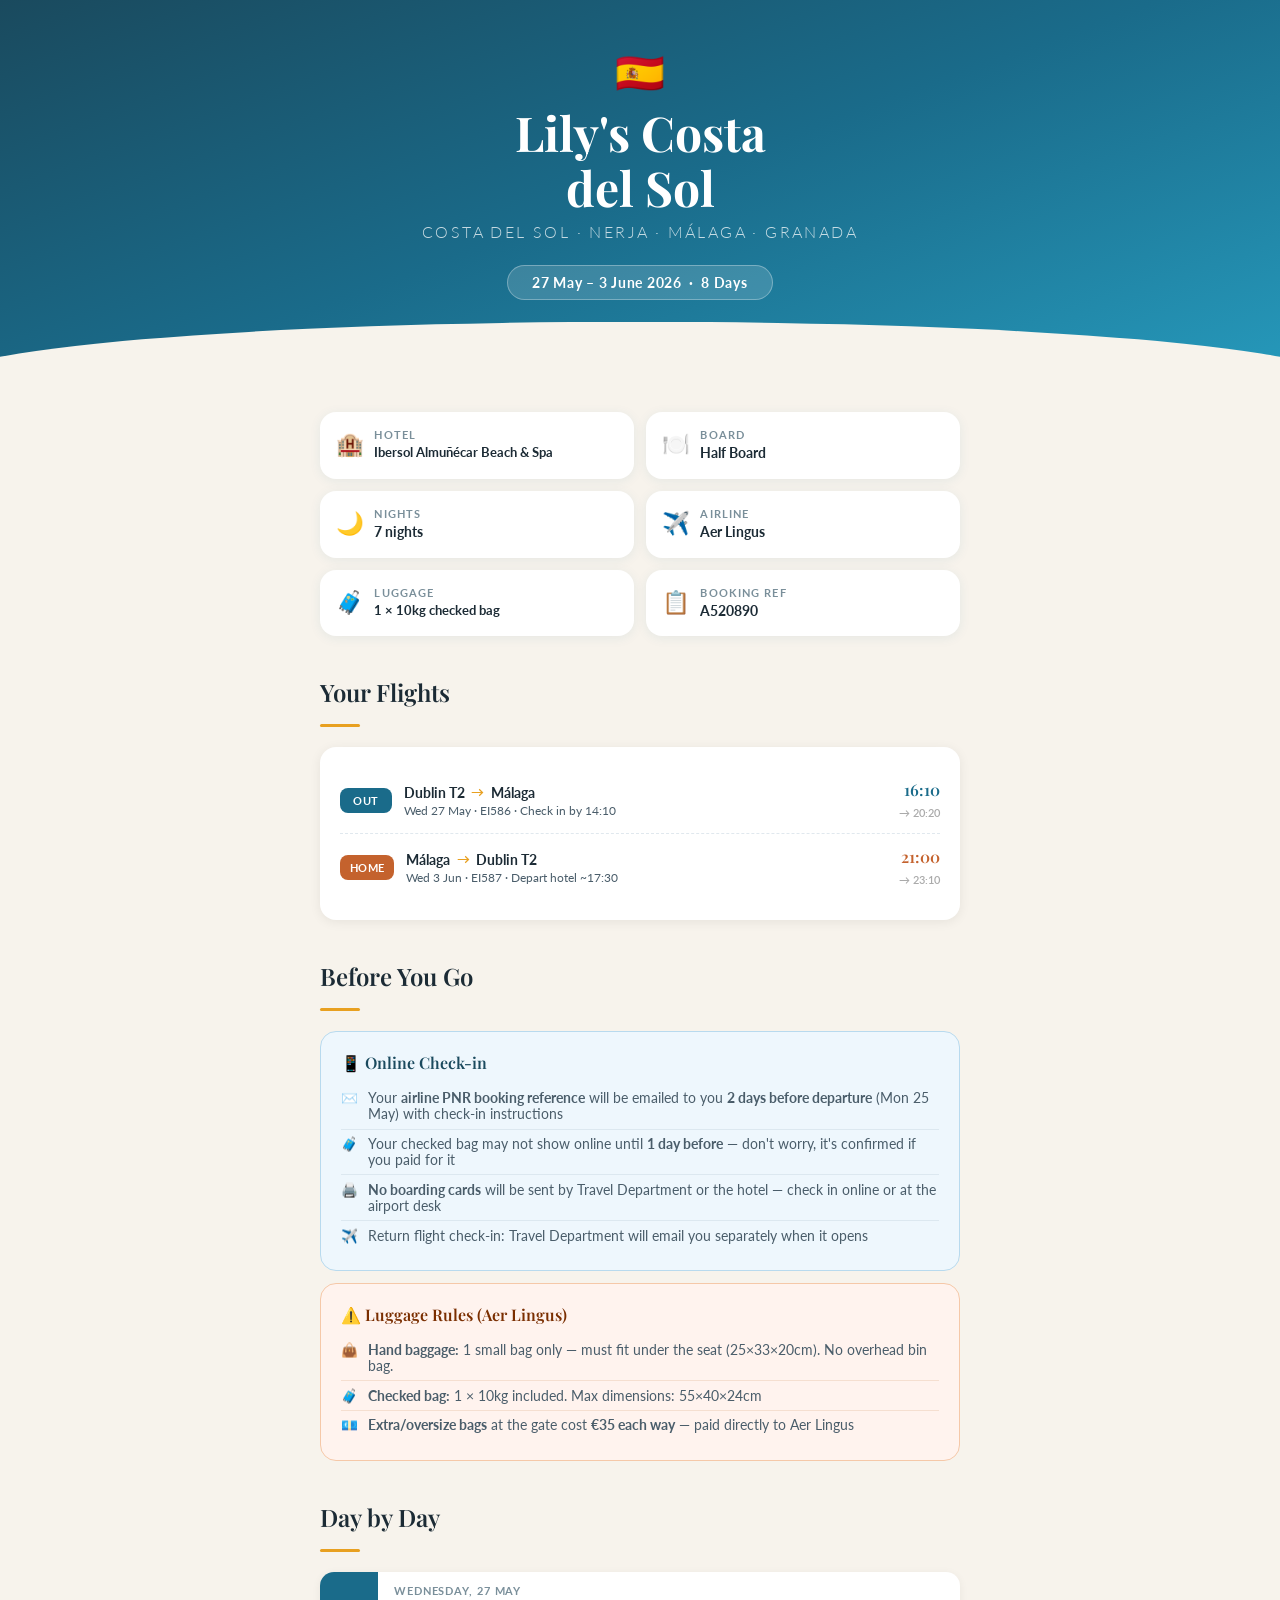
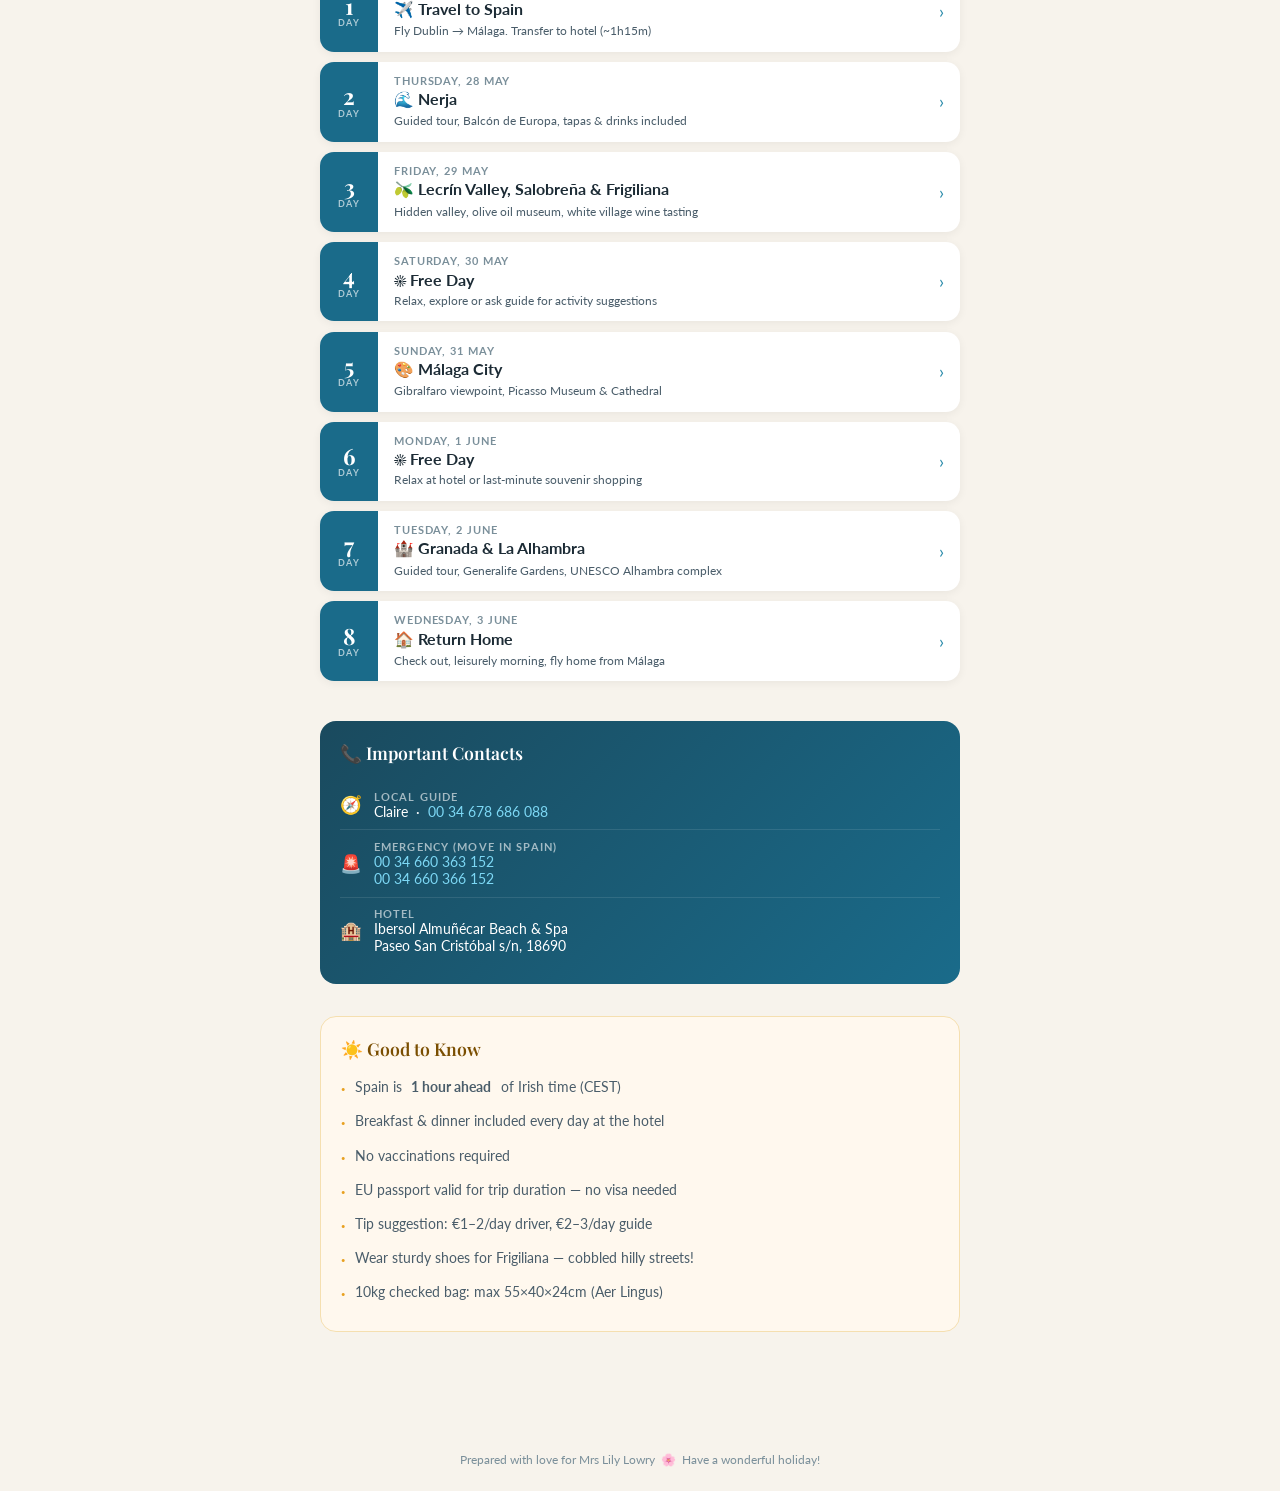
==== commit d1022595: "Add files via upload" ====
--- a/index.html
+++ b/index.html
@@ -1,1083 +1,601 @@
 <!DOCTYPE html>
 <html lang="en">
 <head>
-    <meta charset="UTF-8">
-    <meta name="viewport" content="width=device-width, initial-scale=1.0">
-    <title>Vilamoura Golf Trip 2026</title>
-
-    <link rel="preconnect" href="https://fonts.googleapis.com">
-    <link href="https://fonts.googleapis.com/css2?family=Playfair+Display:wght@400;700;900&family=DM+Sans:wght@300;400;500;600&display=swap" rel="stylesheet">
-
-    <style>
-        :root {
-            --green-deep:   #0d3b1e;
-            --green-mid:    #155d30;
-            --green-light:  #e8f5ee;
-            --gold:         #b8935a;
-            --gold-light:   #f5e6d0;
-            --cream:        #faf8f4;
-            --dark:         #111a13;
-            --text:         #2c3e30;
-            --muted:        #6b7c6e;
-            --white:        #ffffff;
-            --shadow:       0 4px 24px rgba(13,59,30,0.10);
-            --shadow-lg:    0 12px 48px rgba(13,59,30,0.15);
-            --radius:       14px;
-        }
-
-        * { box-sizing: border-box; margin: 0; padding: 0; }
-
-        html { scroll-behavior: smooth; }
-
-        body {
-            font-family: 'DM Sans', sans-serif;
-            color: var(--text);
-            background: var(--cream);
-            line-height: 1.6;
-            -webkit-font-smoothing: antialiased;
-        }
-
-        /* ── NAV ── */
-        nav {
-            position: fixed;
-            top: 0; left: 0; right: 0;
-            z-index: 100;
-            background: rgba(13,59,30,0.92);
-            backdrop-filter: blur(12px);
-            -webkit-backdrop-filter: blur(12px);
-            padding: 0 20px;
-        }
-        .nav-inner {
-            max-width: 700px;
-            margin: auto;
-            display: flex;
-            gap: 4px;
-            overflow-x: auto;
-            -webkit-overflow-scrolling: touch;
-            scrollbar-width: none;
-            padding: 10px 0;
-        }
-        .nav-inner::-webkit-scrollbar { display: none; }
-        .nav-inner a {
-            flex-shrink: 0;
-            color: rgba(255,255,255,0.75);
-            text-decoration: none;
-            font-size: 0.78rem;
-            font-weight: 500;
-            letter-spacing: 0.06em;
-            text-transform: uppercase;
-            padding: 6px 12px;
-            border-radius: 20px;
-            transition: all 0.2s;
-            white-space: nowrap;
-        }
-        .nav-inner a:hover, .nav-inner a.active {
-            background: var(--gold);
-            color: var(--white);
-        }
-
-        /* ── HERO ── */
-        .hero {
-            min-height: 100svh;
-            background:
-                linear-gradient(rgba(0,0,0,0.42), rgba(13,59,30,0.70)),
-                url("https://images.unsplash.com/photo-1593111774240-d529f12cf4bb?auto=format&fit=crop&w=1200&q=80")
-                center/cover no-repeat;
-            display: flex;
-            flex-direction: column;
-            align-items: center;
-            justify-content: center;
-            text-align: center;
-            padding: 100px 24px 60px;
-        }
-        .hero-badge {
-            display: inline-block;
-            background: var(--gold);
-            color: var(--white);
-            font-size: 0.7rem;
-            font-weight: 600;
-            letter-spacing: 0.14em;
-            text-transform: uppercase;
-            padding: 6px 16px;
-            border-radius: 20px;
-            margin-bottom: 20px;
-            animation: fadeDown 0.7s ease both;
-        }
-        .hero h1 {
-            font-family: 'Playfair Display', serif;
-            font-size: clamp(2.4rem, 8vw, 4rem);
-            font-weight: 900;
-            color: var(--white);
-            line-height: 1.1;
-            margin-bottom: 14px;
-            animation: fadeDown 0.7s 0.1s ease both;
-        }
-        .hero-sub {
-            font-size: 1.05rem;
-            color: rgba(255,255,255,0.85);
-            margin-bottom: 40px;
-            animation: fadeDown 0.7s 0.2s ease both;
-        }
-        .hero-pills {
-            display: flex;
-            flex-wrap: wrap;
-            gap: 10px;
-            justify-content: center;
-            animation: fadeDown 0.7s 0.3s ease both;
-        }
-        .pill {
-            background: rgba(255,255,255,0.15);
-            border: 1px solid rgba(255,255,255,0.3);
-            color: var(--white);
-            font-size: 0.82rem;
-            padding: 8px 16px;
-            border-radius: 20px;
-            backdrop-filter: blur(6px);
-        }
-
-        @keyframes fadeDown {
-            from { opacity:0; transform: translateY(-16px); }
-            to   { opacity:1; transform: translateY(0); }
-        }
-
-        /* ── SECTIONS ── */
-        .container {
-            max-width: 700px;
-            margin: auto;
-            padding: 0 16px;
-        }
-
-        .section {
-            padding: 56px 0 0;
-        }
-
-        .section-label {
-            display: inline-flex;
-            align-items: center;
-            gap: 8px;
-            font-size: 0.72rem;
-            font-weight: 600;
-            letter-spacing: 0.12em;
-            text-transform: uppercase;
-            color: var(--gold);
-            margin-bottom: 8px;
-        }
-        .section-label::before {
-            content: '';
-            display: inline-block;
-            width: 20px; height: 2px;
-            background: var(--gold);
-            border-radius: 1px;
-        }
-
-        .section h2 {
-            font-family: 'Playfair Display', serif;
-            font-size: clamp(1.7rem, 5vw, 2.2rem);
-            font-weight: 700;
-            color: var(--dark);
-            margin-bottom: 28px;
-            line-height: 1.2;
-        }
-
-        /* ── CARDS ── */
-        .cards {
-            display: flex;
-            flex-direction: column;
-            gap: 16px;
-        }
-
-        .card {
-            background: var(--white);
-            border-radius: var(--radius);
-            padding: 24px;
-            box-shadow: var(--shadow);
-            border: 1px solid rgba(13,59,30,0.06);
-        }
-
-        .card-header {
-            display: flex;
-            align-items: center;
-            gap: 12px;
-            margin-bottom: 16px;
-        }
-        .card-icon {
-            width: 40px; height: 40px;
-            border-radius: 10px;
-            background: var(--green-light);
-            display: flex; align-items: center; justify-content: center;
-            font-size: 1.2rem;
-            flex-shrink: 0;
-        }
-        .card h3 {
-            font-family: 'Playfair Display', serif;
-            font-size: 1.1rem;
-            font-weight: 700;
-            color: var(--dark);
-        }
-
-        .info-row {
-            display: flex;
-            justify-content: space-between;
-            align-items: center;
-            padding: 10px 0;
-            border-bottom: 1px solid var(--green-light);
-            font-size: 0.9rem;
-        }
-        .info-row:last-child { border-bottom: none; padding-bottom: 0; }
-        .info-row:first-child { padding-top: 0; }
-        .info-label { color: var(--muted); }
-        .info-value { font-weight: 600; color: var(--dark); text-align: right; }
-        .info-value.gold { color: var(--gold); }
-        .info-value.green { color: var(--green-mid); }
-
-        a.link {
-            color: var(--green-mid);
-            text-decoration: none;
-            font-weight: 500;
-            border-bottom: 1px solid rgba(21,93,48,0.3);
-        }
-
-        /* ── TABLE ── */
-        .table-wrap { overflow-x: auto; margin: 0 -4px; }
-        table {
-            width: 100%;
-            border-collapse: collapse;
-            font-size: 0.85rem;
-            min-width: 320px;
-        }
-        th {
-            background: var(--green-deep);
-            color: var(--white);
-            padding: 10px 12px;
-            font-weight: 500;
-            letter-spacing: 0.04em;
-            font-size: 0.78rem;
-            text-transform: uppercase;
-        }
-        th:first-child { border-radius: 8px 0 0 0; }
-        th:last-child  { border-radius: 0 8px 0 0; }
-        td {
-            padding: 10px 12px;
-            text-align: center;
-            border-bottom: 1px solid var(--green-light);
-        }
-        tr:last-child td { border-bottom: none; }
-        tr:hover td { background: var(--green-light); }
-        .note {
-            font-size: 0.78rem;
-            color: var(--muted);
-            margin-top: 10px;
-            font-style: italic;
-        }
-
-        /* ── TOTAL BANNER ── */
-        .total-banner {
-            background: linear-gradient(135deg, var(--green-deep), var(--green-mid));
-            border-radius: var(--radius);
-            padding: 32px 24px;
-            text-align: center;
-            color: var(--white);
-            margin: 28px 0 0;
-            box-shadow: var(--shadow-lg);
-            position: relative;
-            overflow: hidden;
-        }
-        .total-banner::before {
-            content: '⛳';
-            position: absolute;
-            font-size: 8rem;
-            opacity: 0.07;
-            right: -20px; bottom: -20px;
-            line-height: 1;
-        }
-        .total-banner .label {
-            font-size: 0.72rem;
-            letter-spacing: 0.14em;
-            text-transform: uppercase;
-            opacity: 0.75;
-            margin-bottom: 8px;
-        }
-        .total-banner h3 {
-            font-family: 'Playfair Display', serif;
-            font-size: 2rem;
-            font-weight: 700;
-            margin-bottom: 4px;
-        }
-        .total-banner p {
-            font-size: 0.9rem;
-            opacity: 0.8;
-        }
-
-        /* ── FOOD CARDS ── */
-        .food-card {
-            background: var(--white);
-            border-radius: var(--radius);
-            padding: 20px;
-            box-shadow: var(--shadow);
-            border: 1px solid rgba(13,59,30,0.06);
-            display: flex;
-            gap: 16px;
-            align-items: flex-start;
-        }
-        .food-emoji {
-            width: 44px; height: 44px;
-            border-radius: 12px;
-            background: var(--gold-light);
-            display: flex; align-items: center; justify-content: center;
-            font-size: 1.4rem;
-            flex-shrink: 0;
-        }
-        .food-body { flex: 1; min-width: 0; }
-        .food-name {
-            font-family: 'Playfair Display', serif;
-            font-size: 1rem;
-            font-weight: 700;
-            color: var(--dark);
-            margin-bottom: 2px;
-        }
-        .food-type {
-            font-size: 0.75rem;
-            font-weight: 600;
-            letter-spacing: 0.08em;
-            text-transform: uppercase;
-            color: var(--gold);
-            margin-bottom: 6px;
-        }
-        .food-desc {
-            font-size: 0.84rem;
-            color: var(--muted);
-            line-height: 1.5;
-            margin-bottom: 8px;
-        }
-        .food-meta {
-            display: flex;
-            flex-wrap: wrap;
-            gap: 6px;
-        }
-        .food-tag {
-            font-size: 0.72rem;
-            padding: 3px 10px;
-            border-radius: 12px;
-            font-weight: 500;
-        }
-        .tag-stars {
-            background: #fef9c3;
-            color: #854d0e;
-        }
-        .tag-hours {
-            background: var(--green-light);
-            color: var(--green-deep);
-        }
-        .tag-price {
-            background: var(--gold-light);
-            color: #7c4a00;
-        }
-
-        /* ── DIVIDER ── */
-        .divider {
-            height: 1px;
-            background: linear-gradient(90deg, transparent, rgba(13,59,30,0.12), transparent);
-            margin: 0;
-        }
-
-        /* ── FOOTER ── */
-        footer {
-            margin-top: 56px;
-            background: var(--dark);
-            color: rgba(255,255,255,0.5);
-            text-align: center;
-            padding: 28px 20px;
-            font-size: 0.82rem;
-            letter-spacing: 0.04em;
-        }
-        footer span { color: rgba(255,255,255,0.8); }
-
-        /* ── MOBILE TWEAKS ── */
-        @media (max-width: 480px) {
-            .hero h1 { font-size: 2.2rem; }
-            .card { padding: 20px; }
-            th, td { padding: 8px 8px; font-size: 0.8rem; }
-        }
-    </style>
+<meta charset="UTF-8">
+<meta name="viewport" content="width=device-width, initial-scale=1.0">
+<title>Lily's Costa del Sol Holiday</title>
+<link href="https://fonts.googleapis.com/css2?family=Playfair+Display:wght@400;600;700&family=Lato:wght@300;400;700&display=swap" rel="stylesheet">
+<style>
+  :root {
+    --sun: #E8A020;
+    --sea: #1A6B8A;
+    --sea-light: #2A8BAA;
+    --sand: #F5EDD8;
+    --terra: #C4622D;
+    --white: #FFFFFF;
+    --text-dark: #1C2B35;
+    --text-mid: #4A5D6A;
+    --text-light: #7A8F9A;
+    --card-bg: #FFFFFF;
+    --page-bg: #F7F3EC;
+  }
+  * { margin: 0; padding: 0; box-sizing: border-box; }
+  body {
+    font-family: 'Lato', sans-serif;
+    background: var(--page-bg);
+    color: var(--text-dark);
+    min-height: 100vh;
+  }
+
+  /* HERO */
+  .hero {
+    background: linear-gradient(160deg, #1A4A5E 0%, #1A6B8A 50%, #2699BB 100%);
+    padding: 3rem 1.5rem 5rem;
+    text-align: center;
+    position: relative;
+    overflow: hidden;
+  }
+  .hero::before {
+    content: '';
+    position: absolute;
+    bottom: -2px; left: 0; right: 0;
+    height: 60px;
+    background: var(--page-bg);
+    clip-path: ellipse(55% 100% at 50% 100%);
+  }
+  .hero-flag {
+    font-size: 2.5rem;
+    margin-bottom: 0.5rem;
+    display: block;
+  }
+  .hero h1 {
+    font-family: 'Playfair Display', serif;
+    font-size: clamp(2rem, 8vw, 3rem);
+    color: var(--white);
+    font-weight: 700;
+    line-height: 1.15;
+    margin-bottom: 0.4rem;
+  }
+  .hero-subtitle {
+    font-family: 'Lato', sans-serif;
+    font-size: 1rem;
+    color: rgba(255,255,255,0.75);
+    letter-spacing: 0.15em;
+    text-transform: uppercase;
+    margin-bottom: 1.5rem;
+    font-weight: 300;
+  }
+  .hero-dates {
+    display: inline-block;
+    background: rgba(255,255,255,0.15);
+    border: 1px solid rgba(255,255,255,0.3);
+    color: var(--white);
+    padding: 0.5rem 1.5rem;
+    border-radius: 50px;
+    font-size: 0.9rem;
+    font-weight: 700;
+    letter-spacing: 0.05em;
+  }
+
+  /* CONTENT */
+  .content {
+    max-width: 680px;
+    margin: 0 auto;
+    padding: 2rem 1.25rem 4rem;
+  }
+
+  /* QUICK INFO CARDS */
+  .info-grid {
+    display: grid;
+    grid-template-columns: repeat(2, 1fr);
+    gap: 0.75rem;
+    margin-bottom: 2.5rem;
+  }
+  .info-card {
+    background: var(--card-bg);
+    border-radius: 16px;
+    padding: 1rem 1rem;
+    box-shadow: 0 2px 12px rgba(26,107,138,0.08);
+    display: flex;
+    align-items: flex-start;
+    gap: 0.65rem;
+  }
+  .info-icon {
+    font-size: 1.4rem;
+    flex-shrink: 0;
+    margin-top: 2px;
+  }
+  .info-label {
+    font-size: 0.7rem;
+    text-transform: uppercase;
+    letter-spacing: 0.1em;
+    color: var(--text-light);
+    font-weight: 700;
+    margin-bottom: 0.2rem;
+  }
+  .info-value {
+    font-size: 0.9rem;
+    color: var(--text-dark);
+    font-weight: 700;
+    line-height: 1.3;
+  }
+  .info-value.small { font-size: 0.8rem; }
+
+  /* SECTION TITLE */
+  .section-title {
+    font-family: 'Playfair Display', serif;
+    font-size: 1.5rem;
+    color: var(--text-dark);
+    margin-bottom: 1rem;
+    font-weight: 600;
+  }
+  .section-divider {
+    width: 40px;
+    height: 3px;
+    background: var(--sun);
+    border-radius: 2px;
+    margin-bottom: 1.25rem;
+  }
+
+  /* DAY CARDS */
+  .days-list {
+    display: flex;
+    flex-direction: column;
+    gap: 0.65rem;
+    margin-bottom: 2.5rem;
+  }
+  .day-card {
+    background: var(--card-bg);
+    border-radius: 14px;
+    display: flex;
+    align-items: center;
+    overflow: hidden;
+    box-shadow: 0 2px 10px rgba(0,0,0,0.06);
+    text-decoration: none;
+    color: inherit;
+    transition: transform 0.15s, box-shadow 0.15s;
+  }
+  .day-card:hover, .day-card:focus {
+    transform: translateY(-2px);
+    box-shadow: 0 6px 20px rgba(26,107,138,0.15);
+  }
+  .day-num {
+    background: var(--sea);
+    color: var(--white);
+    width: 58px;
+    min-width: 58px;
+    align-self: stretch;
+    display: flex;
+    flex-direction: column;
+    align-items: center;
+    justify-content: center;
+    font-family: 'Playfair Display', serif;
+    font-size: 1.4rem;
+    font-weight: 700;
+    line-height: 1;
+    padding: 0.75rem 0;
+  }
+  .day-num span {
+    font-family: 'Lato', sans-serif;
+    font-size: 0.55rem;
+    font-weight: 700;
+    letter-spacing: 0.12em;
+    text-transform: uppercase;
+    color: rgba(255,255,255,0.65);
+    margin-top: 2px;
+  }
+  .day-info {
+    padding: 0.75rem 1rem;
+    flex: 1;
+  }
+  .day-date {
+    font-size: 0.7rem;
+    color: var(--text-light);
+    font-weight: 700;
+    text-transform: uppercase;
+    letter-spacing: 0.08em;
+    margin-bottom: 0.2rem;
+  }
+  .day-title {
+    font-size: 0.98rem;
+    font-weight: 700;
+    color: var(--text-dark);
+    margin-bottom: 0.2rem;
+  }
+  .day-desc {
+    font-size: 0.78rem;
+    color: var(--text-mid);
+    line-height: 1.4;
+  }
+  .day-arrow {
+    padding: 0 1rem 0 0.5rem;
+    color: var(--sea-light);
+    font-size: 1.1rem;
+  }
+
+  /* FLIGHT CARD */
+  .flight-card {
+    background: var(--card-bg);
+    border-radius: 16px;
+    padding: 1.25rem;
+    box-shadow: 0 2px 12px rgba(0,0,0,0.07);
+    margin-bottom: 2.5rem;
+  }
+  .flight-row {
+    display: flex;
+    align-items: center;
+    gap: 0.75rem;
+    padding: 0.75rem 0;
+  }
+  .flight-row + .flight-row {
+    border-top: 1px dashed #E0E8EE;
+  }
+  .flight-badge {
+    background: var(--sea);
+    color: white;
+    border-radius: 8px;
+    padding: 0.35rem 0.6rem;
+    font-size: 0.7rem;
+    font-weight: 700;
+    letter-spacing: 0.05em;
+    min-width: 52px;
+    text-align: center;
+  }
+  .flight-badge.return { background: var(--terra); }
+  .flight-details { flex: 1; }
+  .flight-route {
+    font-size: 0.9rem;
+    font-weight: 700;
+    color: var(--text-dark);
+    display: flex;
+    align-items: center;
+    gap: 0.4rem;
+  }
+  .flight-route .arrow { color: var(--sun); font-size: 0.8rem; }
+  .flight-meta {
+    font-size: 0.73rem;
+    color: var(--text-mid);
+    margin-top: 0.15rem;
+  }
+  .flight-time {
+    font-family: 'Playfair Display', serif;
+    font-size: 1rem;
+    font-weight: 600;
+    color: var(--sea);
+    text-align: right;
+  }
+
+  /* CONTACTS */
+  .contacts-card {
+    background: linear-gradient(135deg, #1A4A5E 0%, #1A6B8A 100%);
+    border-radius: 16px;
+    padding: 1.25rem;
+    margin-bottom: 2rem;
+  }
+  .contacts-card h3 {
+    font-family: 'Playfair Display', serif;
+    color: var(--white);
+    font-size: 1.1rem;
+    margin-bottom: 1rem;
+    font-weight: 600;
+  }
+  .contact-item {
+    display: flex;
+    align-items: center;
+    gap: 0.75rem;
+    padding: 0.6rem 0;
+    border-bottom: 1px solid rgba(255,255,255,0.1);
+  }
+  .contact-item:last-child { border-bottom: none; }
+  .contact-icon { font-size: 1.1rem; }
+  .contact-label {
+    font-size: 0.7rem;
+    color: rgba(255,255,255,0.6);
+    text-transform: uppercase;
+    letter-spacing: 0.1em;
+    font-weight: 700;
+  }
+  .contact-value {
+    font-size: 0.88rem;
+    color: var(--white);
+    font-weight: 400;
+  }
+  .contact-value a {
+    color: #7DD8F5;
+    text-decoration: none;
+  }
+
+  /* TIPS */
+  .tips-card {
+    background: #FFF8EE;
+    border: 1px solid #F5DFB0;
+    border-radius: 16px;
+    padding: 1.25rem;
+    margin-bottom: 2rem;
+  }
+  .tips-card h3 {
+    font-family: 'Playfair Display', serif;
+    font-size: 1.1rem;
+    color: #7A4E00;
+    margin-bottom: 0.75rem;
+    font-weight: 600;
+  }
+  .tip-item {
+    display: flex;
+    gap: 0.6rem;
+    padding: 0.4rem 0;
+    font-size: 0.85rem;
+    color: var(--text-mid);
+    line-height: 1.4;
+  }
+  .tip-dot {
+    color: var(--sun);
+    font-weight: 700;
+    font-size: 1rem;
+    margin-top: -1px;
+    flex-shrink: 0;
+  }
+
+  /* FOOTER */
+  footer {
+    text-align: center;
+    padding: 1.5rem;
+    font-size: 0.75rem;
+    color: var(--text-light);
+  }
+</style>
 </head>
 <body>
 
-<!-- NAV -->
-<nav>
-    <div class="nav-inner">
-        <a href="#pre-travel">Pre-Travel</a>
-        <a href="#arrival">Arrival</a>
-        <a href="#pubs">Pubs</a>
-        <a href="#food">Food & Drink</a>
-        <a href="#courses">Golf Courses</a>
-    </div>
-</nav>
-
-<!-- HERO -->
-<section class="hero">
-    <div class="hero-badge">🇵🇹 Portugal 2026</div>
-    <h1>Vilamoura<br>Golf Trip</h1>
-    <p class="hero-sub">9 – 13 April 2026</p>
-    <div class="hero-pills">
-        <span class="pill">✈️ Dublin → Faro</span>
-        <span class="pill">⛳ 4 Rounds</span>
-        <span class="pill">🏨 Dom Pedro Portobelo</span>
-    </div>
-</section>
-
-<main>
-
-<!-- PRE-TRAVEL -->
-<div id="pre-travel" class="container">
-    <div class="section">
-        <div class="section-label">Before You Go</div>
-        <h2>Pre-Travel Costs</h2>
-
-        <div class="cards">
-
-            <!-- Accommodation -->
-            <div class="card">
-                <div class="card-header">
-                    <div class="card-icon">🏨</div>
-                    <h3>Accommodation</h3>
-                </div>
-                <div class="info-row">
-                    <span class="info-label">Sharing Room</span>
-                    <span class="info-value green">€250 <small style="font-weight:400;color:var(--muted)">/ person</small></span>
-                </div>
-                <div class="info-row">
-                    <span class="info-label">Single Room</span>
-                    <span class="info-value green">€450 <small style="font-weight:400;color:var(--muted)">/ person</small></span>
-                </div>
-                <div class="info-row">
-                    <span class="info-label">Breakfast</span>
-                    <span class="info-value">Included ✓</span>
-                </div>
-                <div class="info-row">
-                    <span class="info-label">Golf Transfers</span>
-                    <span class="info-value">Included ✓</span>
-                </div>
-                <div class="info-row">
-                    <span class="info-label">Hotel</span>
-                    <span class="info-value"><a class="link" href="https://portobelo.dompedro.com/en/" target="_blank">Dom Pedro Portobelo ↗</a></span>
-                </div>
-            </div>
-
-            <!-- Golf -->
-            <div class="card">
-                <div class="card-header">
-                    <div class="card-icon">⛳</div>
-                    <h3>Golf Schedule</h3>
-                </div>
-                <div class="info-row" style="margin-bottom:12px;">
-                    <span class="info-label">Package Total</span>
-                    <span class="info-value green">€526 / person</span>
-                </div>
-                <div class="table-wrap">
-                    <table>
-                        <thead>
-                            <tr>
-                                <th>Date</th>
-                                <th>Course</th>
-                                <th>Holes</th>
-                                <th>Time</th>
-                                <th>Price</th>
-                            </tr>
-                        </thead>
-                        <tbody>
-                            <tr>
-                                <td>09 Apr</td>
-                                <td>Millennium</td>
-                                <td>Twilight*</td>
-                                <td>15:30</td>
-                                <td>€103</td>
-                            </tr>
-                            <tr>
-                                <td>10 Apr</td>
-                                <td>Laguna</td>
-                                <td>18</td>
-                                <td>10:10</td>
-                                <td>€141</td>
-                            </tr>
-                            <tr>
-                                <td>11 Apr</td>
-                                <td>Pinhal</td>
-                                <td>18</td>
-                                <td>10:10</td>
-                                <td>€141</td>
-                            </tr>
-                            <tr>
-                                <td>12 Apr</td>
-                                <td>Millennium</td>
-                                <td>18</td>
-                                <td>14:00</td>
-                                <td>€141</td>
-                            </tr>
-                        </tbody>
-                    </table>
-                </div>
-                <p class="note">* Twilight round – 18 holes not guaranteed</p>
-            </div>
-
-            <!-- Flights -->
-            <div class="card">
-                <div class="card-header">
-                    <div class="card-icon">✈️</div>
-                    <h3>Flights & Baggage</h3>
-                </div>
-                <div class="info-row">
-                    <span class="info-label">Dublin → Faro</span>
-                    <span class="info-value">Aer Lingus · 07:35–10:30</span>
-                </div>
-                <div class="info-row">
-                    <span class="info-label">Faro → Dublin</span>
-                    <span class="info-value">Ryanair · 09:20–12:15</span>
-                </div>
-                <div class="info-row">
-                    <span class="info-label">Includes</span>
-                    <span class="info-value" style="font-size:0.82rem;">Flights + Golf Clubs + 10kg Bag</span>
-                </div>
-                <div class="info-row">
-                    <span class="info-label">Total</span>
-                    <span class="info-value green">€332 / person</span>
-                </div>
-            </div>
-
-        </div>
-
-        <!-- Total -->
-        <div class="total-banner">
-            <div class="label">Total Pre-Holiday Cost</div>
-            <h3>€1,108 <span style="opacity:0.6;font-size:1rem;">sharing</span></h3>
-            <p>€1,308 if single room</p>
-        </div>
-    </div>
+<div class="hero">
+  <span class="hero-flag">🇪🇸</span>
+  <h1>Lily's Costa<br>del Sol</h1>
+  <p class="hero-subtitle">Costa del Sol · Nerja · Málaga · Granada</p>
+  <div class="hero-dates">27 May – 3 June 2026 &nbsp;·&nbsp; 8 Days</div>
 </div>
 
-<div class="divider" style="margin:40px 0 0;"></div>
-
-<!-- ARRIVAL -->
-<div id="arrival" class="container">
-    <div class="section">
-        <div class="section-label">On the Ground</div>
-        <h2>Arrival Costs</h2>
-
-        <div class="cards">
-
-            <div class="card">
-                <div class="card-header">
-                    <div class="card-icon">🚌</div>
-                    <h3>Airport Transfers</h3>
-                </div>
-                <div class="info-row">
-                    <span class="info-label">Faro Airport ↔ Hotel</span>
-                    <span class="info-value green">€25 / person</span>
-                </div>
-            </div>
-
-            <div class="card">
-                <div class="card-header">
-                    <div class="card-icon">🚗</div>
-                    <h3>Golf Buggies</h3>
-                </div>
-                <div class="info-row">
-                    <span class="info-label">Cost per buggy / round</span>
-                    <span class="info-value">€30</span>
-                </div>
-                <div class="info-row">
-                    <span class="info-label">Rounds</span>
-                    <span class="info-value">4 rounds</span>
-                </div>
-                <div class="info-row">
-                    <span class="info-label">Total (shared buggy)</span>
-                    <span class="info-value green">€70 / person</span>
-                </div>
-            </div>
-
-        </div>
-    </div>
+<div class="content">
+
+  <!-- QUICK INFO -->
+  <div class="info-grid">
+    <div class="info-card">
+      <div class="info-icon">🏨</div>
+      <div>
+        <div class="info-label">Hotel</div>
+        <div class="info-value small">Ibersol Almuñécar Beach &amp; Spa</div>
+      </div>
+    </div>
+    <div class="info-card">
+      <div class="info-icon">🍽️</div>
+      <div>
+        <div class="info-label">Board</div>
+        <div class="info-value">Half Board</div>
+      </div>
+    </div>
+    <div class="info-card">
+      <div class="info-icon">🌙</div>
+      <div>
+        <div class="info-label">Nights</div>
+        <div class="info-value">7 nights</div>
+      </div>
+    </div>
+    <div class="info-card">
+      <div class="info-icon">✈️</div>
+      <div>
+        <div class="info-label">Airline</div>
+        <div class="info-value">Aer Lingus</div>
+      </div>
+    </div>
+    <div class="info-card">
+      <div class="info-icon">🧳</div>
+      <div>
+        <div class="info-label">Luggage</div>
+        <div class="info-value small">1 × 10kg checked bag</div>
+      </div>
+    </div>
+    <div class="info-card">
+      <div class="info-icon">📋</div>
+      <div>
+        <div class="info-label">Booking Ref</div>
+        <div class="info-value">A520890</div>
+      </div>
+    </div>
+  </div>
+
+  <!-- FLIGHTS -->
+  <div class="section-title">Your Flights</div>
+  <div class="section-divider"></div>
+  <div class="flight-card">
+    <div class="flight-row">
+      <div class="flight-badge">OUT</div>
+      <div class="flight-details">
+        <div class="flight-route">Dublin T2 <span class="arrow">→</span> Málaga</div>
+        <div class="flight-meta">Wed 27 May · EI586 · Check in by 14:10</div>
+      </div>
+      <div class="flight-time">16:10<br><span style="font-size:0.7rem;color:#aaa;font-family:Lato">→ 20:20</span></div>
+    </div>
+    <div class="flight-row">
+      <div class="flight-badge return">HOME</div>
+      <div class="flight-details">
+        <div class="flight-route">Málaga <span class="arrow">→</span> Dublin T2</div>
+        <div class="flight-meta">Wed 3 Jun · EI587 · Depart hotel ~17:30</div>
+      </div>
+      <div class="flight-time" style="color: var(--terra);">21:00<br><span style="font-size:0.7rem;color:#aaa;font-family:Lato">→ 23:10</span></div>
+    </div>
+  </div>
+
+  <!-- IMPORTANT NOTES -->
+  <div class="section-title">Before You Go</div>
+  <div class="section-divider"></div>
+
+  <div style="background:#EEF7FD;border:1px solid #B8DAEE;border-radius:16px;padding:1.25rem;margin-bottom:0.75rem;">
+    <div style="font-family:'Playfair Display',serif;font-size:1rem;color:#1A4A5E;font-weight:600;margin-bottom:0.65rem;">📱 Online Check-in</div>
+    <ul style="list-style:none;">
+      <li style="display:flex;gap:0.6rem;padding:0.4rem 0;font-size:0.85rem;color:#4A5D6A;border-bottom:1px solid #DCE8F0;">
+        <span style="flex-shrink:0;">✉️</span>
+        <span>Your <strong>airline PNR booking reference</strong> will be emailed to you <strong>2 days before departure</strong> (Mon 25 May) with check-in instructions</span>
+      </li>
+      <li style="display:flex;gap:0.6rem;padding:0.4rem 0;font-size:0.85rem;color:#4A5D6A;border-bottom:1px solid #DCE8F0;">
+        <span style="flex-shrink:0;">🧳</span>
+        <span>Your checked bag may not show online until <strong>1 day before</strong> — don't worry, it's confirmed if you paid for it</span>
+      </li>
+      <li style="display:flex;gap:0.6rem;padding:0.4rem 0;font-size:0.85rem;color:#4A5D6A;border-bottom:1px solid #DCE8F0;">
+        <span style="flex-shrink:0;">🖨️</span>
+        <span><strong>No boarding cards</strong> will be sent by Travel Department or the hotel — check in online or at the airport desk</span>
+      </li>
+      <li style="display:flex;gap:0.6rem;padding:0.4rem 0;font-size:0.85rem;color:#4A5D6A;">
+        <span style="flex-shrink:0;">✈️</span>
+        <span>Return flight check-in: Travel Department will email you separately when it opens</span>
+      </li>
+    </ul>
+  </div>
+
+  <div style="background:#FFF3EE;border:1px solid #F5C8A8;border-radius:16px;padding:1.25rem;margin-bottom:2.5rem;">
+    <div style="font-family:'Playfair Display',serif;font-size:1rem;color:#7A2E00;font-weight:600;margin-bottom:0.65rem;">⚠️ Luggage Rules (Aer Lingus)</div>
+    <ul style="list-style:none;">
+      <li style="display:flex;gap:0.6rem;padding:0.4rem 0;font-size:0.85rem;color:#4A5D6A;border-bottom:1px solid #F5DFD0;">
+        <span style="flex-shrink:0;">👜</span>
+        <span><strong>Hand baggage:</strong> 1 small bag only — must fit under the seat (25×33×20cm). No overhead bin bag.</span>
+      </li>
+      <li style="display:flex;gap:0.6rem;padding:0.4rem 0;font-size:0.85rem;color:#4A5D6A;border-bottom:1px solid #F5DFD0;">
+        <span style="flex-shrink:0;">🧳</span>
+        <span><strong>Checked bag:</strong> 1 × 10kg included. Max dimensions: 55×40×24cm</span>
+      </li>
+      <li style="display:flex;gap:0.6rem;padding:0.4rem 0;font-size:0.85rem;color:#4A5D6A;">
+        <span style="flex-shrink:0;">💶</span>
+        <span><strong>Extra/oversize bags</strong> at the gate cost <strong>€35 each way</strong> — paid directly to Aer Lingus</span>
+      </li>
+    </ul>
+  </div>
+
+  <!-- DAY BY DAY -->
+  <div class="section-title">Day by Day</div>
+  <div class="section-divider"></div>
+  <div class="days-list">
+
+    <a class="day-card" href="day1.html">
+      <div class="day-num">1<span>Day</span></div>
+      <div class="day-info">
+        <div class="day-date">Wednesday, 27 May</div>
+        <div class="day-title">✈️ Travel to Spain</div>
+        <div class="day-desc">Fly Dublin → Málaga. Transfer to hotel (~1h15m)</div>
+      </div>
+      <div class="day-arrow">›</div>
+    </a>
+
+    <a class="day-card" href="day2.html">
+      <div class="day-num">2<span>Day</span></div>
+      <div class="day-info">
+        <div class="day-date">Thursday, 28 May</div>
+        <div class="day-title">🌊 Nerja</div>
+        <div class="day-desc">Guided tour, Balcón de Europa, tapas &amp; drinks included</div>
+      </div>
+      <div class="day-arrow">›</div>
+    </a>
+
+    <a class="day-card" href="day3.html">
+      <div class="day-num">3<span>Day</span></div>
+      <div class="day-info">
+        <div class="day-date">Friday, 29 May</div>
+        <div class="day-title">🫒 Lecrín Valley, Salobreña &amp; Frigiliana</div>
+        <div class="day-desc">Hidden valley, olive oil museum, white village wine tasting</div>
+      </div>
+      <div class="day-arrow">›</div>
+    </a>
+
+    <a class="day-card" href="day4.html">
+      <div class="day-num">4<span>Day</span></div>
+      <div class="day-info">
+        <div class="day-date">Saturday, 30 May</div>
+        <div class="day-title">☀️ Free Day</div>
+        <div class="day-desc">Relax, explore or ask guide for activity suggestions</div>
+      </div>
+      <div class="day-arrow">›</div>
+    </a>
+
+    <a class="day-card" href="day5.html">
+      <div class="day-num">5<span>Day</span></div>
+      <div class="day-info">
+        <div class="day-date">Sunday, 31 May</div>
+        <div class="day-title">🎨 Málaga City</div>
+        <div class="day-desc">Gibralfaro viewpoint, Picasso Museum &amp; Cathedral</div>
+      </div>
+      <div class="day-arrow">›</div>
+    </a>
+
+    <a class="day-card" href="day6.html">
+      <div class="day-num">6<span>Day</span></div>
+      <div class="day-info">
+        <div class="day-date">Monday, 1 June</div>
+        <div class="day-title">☀️ Free Day</div>
+        <div class="day-desc">Relax at hotel or last-minute souvenir shopping</div>
+      </div>
+      <div class="day-arrow">›</div>
+    </a>
+
+    <a class="day-card" href="day7.html">
+      <div class="day-num">7<span>Day</span></div>
+      <div class="day-info">
+        <div class="day-date">Tuesday, 2 June</div>
+        <div class="day-title">🏰 Granada &amp; La Alhambra</div>
+        <div class="day-desc">Guided tour, Generalife Gardens, UNESCO Alhambra complex</div>
+      </div>
+      <div class="day-arrow">›</div>
+    </a>
+
+    <a class="day-card" href="day8.html">
+      <div class="day-num">8<span>Day</span></div>
+      <div class="day-info">
+        <div class="day-date">Wednesday, 3 June</div>
+        <div class="day-title">🏠 Return Home</div>
+        <div class="day-desc">Check out, leisurely morning, fly home from Málaga</div>
+      </div>
+      <div class="day-arrow">›</div>
+    </a>
+
+  </div>
+
+  <!-- CONTACTS -->
+  <div class="contacts-card">
+    <h3>📞 Important Contacts</h3>
+    <div class="contact-item">
+      <div class="contact-icon">🧭</div>
+      <div>
+        <div class="contact-label">Local Guide</div>
+        <div class="contact-value">Claire &nbsp;·&nbsp; <a href="tel:0034678686088">00 34 678 686 088</a></div>
+      </div>
+    </div>
+    <div class="contact-item">
+      <div class="contact-icon">🚨</div>
+      <div>
+        <div class="contact-label">Emergency (Move in Spain)</div>
+        <div class="contact-value"><a href="tel:0034660363152">00 34 660 363 152</a><br><a href="tel:0034660366152">00 34 660 366 152</a></div>
+      </div>
+    </div>
+    <div class="contact-item">
+      <div class="contact-icon">🏨</div>
+      <div>
+        <div class="contact-label">Hotel</div>
+        <div class="contact-value">Ibersol Almuñécar Beach &amp; Spa<br>Paseo San Cristóbal s/n, 18690</div>
+      </div>
+    </div>
+  </div>
+
+  <!-- TIPS -->
+  <div class="tips-card">
+    <h3>☀️ Good to Know</h3>
+    <div class="tip-item"><span class="tip-dot">·</span> Spain is <strong>1 hour ahead</strong> of Irish time (CEST)</div>
+    <div class="tip-item"><span class="tip-dot">·</span> Breakfast &amp; dinner included every day at the hotel</div>
+    <div class="tip-item"><span class="tip-dot">·</span> No vaccinations required</div>
+    <div class="tip-item"><span class="tip-dot">·</span> EU passport valid for trip duration — no visa needed</div>
+    <div class="tip-item"><span class="tip-dot">·</span> Tip suggestion: €1–2/day driver, €2–3/day guide</div>
+    <div class="tip-item"><span class="tip-dot">·</span> Wear sturdy shoes for Frigiliana — cobbled hilly streets!</div>
+    <div class="tip-item"><span class="tip-dot">·</span> 10kg checked bag: max 55×40×24cm (Aer Lingus)</div>
+  </div>
+
 </div>
 
-<div class="divider" style="margin:40px 0 0;"></div>
-
-<!-- PUBS -->
-<div id="pubs" class="container">
-    <div class="section">
-        <div class="section-label">Where to Watch</div>
-        <h2>Pubs & Bars</h2>
-
-        <!-- Sports alert banner -->
-        <div style="background:linear-gradient(135deg,#1a3a0f,#2d6a1f);border-radius:var(--radius);padding:20px 22px;margin-bottom:24px;display:flex;flex-direction:column;gap:10px;">
-            <div style="font-size:0.7rem;font-weight:700;letter-spacing:0.12em;text-transform:uppercase;color:var(--gold);margin-bottom:4px;">📺 Sport on while you're there</div>
-            <div style="display:flex;flex-wrap:wrap;gap:8px;">
-                <div style="background:rgba(255,255,255,0.1);border:1px solid rgba(255,255,255,0.2);border-radius:10px;padding:8px 14px;color:#fff;font-size:0.82rem;line-height:1.4;">
-                    <strong>⛳ The Masters</strong><br>
-                    <span style="opacity:0.8;font-size:0.75rem;">Thu 9 – Sun 12 Apr · Augusta</span>
-                </div>
-                <div style="background:rgba(255,255,255,0.1);border:1px solid rgba(255,255,255,0.2);border-radius:10px;padding:8px 14px;color:#fff;font-size:0.82rem;line-height:1.4;">
-                    <strong>🐎 Grand National</strong><br>
-                    <span style="opacity:0.8;font-size:0.75rem;">Sat 12 Apr · Aintree</span>
-                </div>
-                <div style="background:rgba(255,255,255,0.1);border:1px solid rgba(255,255,255,0.2);border-radius:10px;padding:8px 14px;color:#fff;font-size:0.82rem;line-height:1.4;">
-                    <strong>⚽ Football</strong><br>
-                    <span style="opacity:0.8;font-size:0.75rem;">Premier League & Champions League</span>
-                </div>
-            </div>
-        </div>
-
-        <div class="cards">
-
-            <div class="food-card">
-                <div class="food-emoji">🍺</div>
-                <div class="food-body">
-                    <div class="food-type">Sports Bar · Marina</div>
-                    <div class="food-name">Hole in One</div>
-                    <div class="food-desc">The dedicated sports bar on the marina — and with a name like that, it was made for this trip. Multiple screens showing up to 5 simultaneous football games. Cold beer at €4, open from 9am every day. Also does karaoke every night if the lads fancy it after the golf.</div>
-                    <div class="food-meta">
-                        <span class="food-tag tag-stars">⭐ 4.4 · 396 reviews</span>
-                        <span class="food-tag tag-hours">Open 7 days · 9am – 1am</span>
-                        <span class="food-tag tag-price">📺 Masters · National · Football</span>
-                    </div>
-                </div>
-            </div>
-
-            <div class="food-card">
-                <div class="food-emoji">🏌️</div>
-                <div class="food-body">
-                    <div class="food-type">Sports Bar · Marina</div>
-                    <div class="food-name">Masters Sports Bar</div>
-                    <div class="food-desc">The name says it all — ideal for watching The Masters all week. A long-standing marina favourite, open from 8:30am so you can catch the early morning coverage over breakfast. Popular with returning golf groups year after year, great cocktails and decent food too.</div>
-                    <div class="food-meta">
-                        <span class="food-tag tag-stars">⭐ 4.1 · 399 reviews</span>
-                        <span class="food-tag tag-hours">Open 7 days · 8:30am – 2am</span>
-                        <span class="food-tag tag-price">📺 Masters · Football</span>
-                    </div>
-                </div>
-            </div>
-
-            <div class="food-card">
-                <div class="food-emoji">⛳</div>
-                <div class="food-body">
-                    <div class="food-type">Classic Bar · Golf-Themed</div>
-                    <div class="food-name">The 19th Hole</div>
-                    <div class="food-desc">Where else would you go after a round? Fantastic name, great Guinness, live sport on multiple screens, live bands after 10pm and a proper pub atmosphere. Reviewers specifically mention it as the go-to for live football and "good banter". Open until 3am if the night runs long.</div>
-                    <div class="food-meta">
-                        <span class="food-tag tag-stars">⭐ 4.3 · 634 reviews</span>
-                        <span class="food-tag tag-hours">Open 7 days · 10am – 3am</span>
-                        <span class="food-tag tag-price">📺 Masters · National · Football</span>
-                    </div>
-                </div>
-            </div>
-
-            <div class="food-card">
-                <div class="food-emoji">☘️</div>
-                <div class="food-body">
-                    <div class="food-type">Irish Pub · Marina</div>
-                    <div class="food-name">O'Shea's Irish Pub</div>
-                    <div class="food-desc">A proper Irish pub right in the marina — staff have been known to move TVs outside so groups can watch football on the terrace. Live music regularly, great Guinness and a lively atmosphere once the evening kicks off. A natural spot for the Grand National on Saturday.</div>
-                    <div class="food-meta">
-                        <span class="food-tag tag-stars">⭐ 4.4 · 642 reviews</span>
-                        <span class="food-tag tag-hours">Open 7 days · 10am – 2am</span>
-                        <span class="food-tag tag-price">📺 National · Football</span>
-                    </div>
-                </div>
-            </div>
-
-            <div class="food-card">
-                <div class="food-emoji">🍔</div>
-                <div class="food-body">
-                    <div class="food-type">Sports Bar · Food</div>
-                    <div class="food-name">Frankie's</div>
-                    <div class="food-desc">Plenty of TVs showing golf, football and other sport, plus genuinely good food — chicken wings, club sandwiches, burgers and well-kept Guinness. One reviewer specifically mentions watching golf here. Happy hour on beer and wine makes it a solid afternoon spot between rounds.</div>
-                    <div class="food-meta">
-                        <span class="food-tag tag-stars">⭐ 4.7 · 242 reviews</span>
-                        <span class="food-tag tag-hours">Open 7 days · 10am – 2am</span>
-                        <span class="food-tag tag-price">📺 Masters · National · Football</span>
-                    </div>
-                </div>
-            </div>
-
-            <div class="food-card">
-                <div class="food-emoji">🍷</div>
-                <div class="food-body">
-                    <div class="food-type">Portuguese Bar · Tapas</div>
-                    <div class="food-name">Tasca da Vila</div>
-                    <div class="food-desc">The authentic Portuguese option — a cosy tapas bar with a wine list personally curated by the owner as a "map of Portugal in wines". Flaming chorizo, garlic prawns, sardine pâté and goat's cheese. Perfect for a quieter night away from the sports bars.</div>
-                    <div class="food-meta">
-                        <span class="food-tag tag-stars">⭐ 4.3 · 234 reviews</span>
-                        <span class="food-tag tag-hours">Closed Sun · Dinner from 6pm</span>
-                        <span class="food-tag tag-price">🇵🇹 Portuguese Bar</span>
-                    </div>
-                </div>
-            </div>
-
-        </div>
-    </div>
-</div>
-
-<div class="divider" style="margin:40px 0 0;"></div>
-
-<!-- FOOD -->
-<div id="food" class="container">
-    <div class="section" style="padding-bottom: 56px;">
-        <div class="section-label">Where to Eat</div>
-        <h2>Food & Drink</h2>
-
-        <div class="cards">
-
-            <div class="food-card">
-                <div class="food-emoji">🍲</div>
-                <div class="food-body">
-                    <div class="food-type">Traditional Portuguese</div>
-                    <div class="food-name">Vila com Tradição</div>
-                    <div class="food-desc">A genuine hidden gem. Homemade traditional food, terrace seating with live background music, friendly family service and outstanding value — especially the set lunch menu.</div>
-                    <div class="food-meta">
-                        <span class="food-tag tag-stars">⭐ 4.8 · 448 reviews</span>
-                        <span class="food-tag tag-hours">Closed Mon · Dinner from 6pm</span>
-                        <span class="food-tag tag-price">💶 Budget-friendly</span>
-                    </div>
-                </div>
-            </div>
-
-            <div class="food-card">
-                <div class="food-emoji">🐟</div>
-                <div class="food-body">
-                    <div class="food-type">Seafood · Portuguese</div>
-                    <div class="food-name">Restaurante Elcristo</div>
-                    <div class="food-desc">Pick your fish fresh, have it weighed and cooked to your liking. Consistently praised for the sea bass, prawns and squid. One of the most popular spots in the area with over 1,000 reviews.</div>
-                    <div class="food-meta">
-                        <span class="food-tag tag-stars">⭐ 4.8 · 1,066 reviews</span>
-                        <span class="food-tag tag-hours">Closed Mon · Sun lunch only</span>
-                        <span class="food-tag tag-price">💶 Mid-range</span>
-                    </div>
-                </div>
-            </div>
-
-            <div class="food-card">
-                <div class="food-emoji">🍝</div>
-                <div class="food-body">
-                    <div class="food-type">Italian</div>
-                    <div class="food-name">Ristorante Il Trio</div>
-                    <div class="food-desc">Hugely popular Italian tucked just behind the marina. Fresh homemade pasta, generous portions and a great outdoor terrace atmosphere. Book ahead — it fills up fast.</div>
-                    <div class="food-meta">
-                        <span class="food-tag tag-stars">⭐ 4.6 · 558 reviews</span>
-                        <span class="food-tag tag-hours">Closed Sun · Dinner from 6:45pm</span>
-                        <span class="food-tag tag-price">💶 Budget-friendly</span>
-                    </div>
-                </div>
-            </div>
-
-            <div class="food-card">
-                <div class="food-emoji">🥩</div>
-                <div class="food-body">
-                    <div class="food-type">Portuguese · Steaks & Seafood</div>
-                    <div class="food-name">Casa do Pescador</div>
-                    <div class="food-desc">Surf & turf in a beautiful fairy-lit courtyard. One of the few traditional spots to serve every day of the week, from 4pm. Great for a relaxed evening after golf.</div>
-                    <div class="food-meta">
-                        <span class="food-tag tag-stars">⭐ 4.4 · 529 reviews</span>
-                        <span class="food-tag tag-hours">Open 7 days · From 4pm</span>
-                        <span class="food-tag tag-price">💶 Budget-friendly</span>
-                    </div>
-                </div>
-            </div>
-
-            <div class="food-card">
-                <div class="food-emoji">🦞</div>
-                <div class="food-body">
-                    <div class="food-type">Seafood · Marina</div>
-                    <div class="food-name">Restaurante O Marisco</div>
-                    <div class="food-desc">Right on the marina strip — great for people-watching over sardines or the mixed fish platter for two. Can get busy at lunch so arrive early or expect a wait.</div>
-                    <div class="food-meta">
-                        <span class="food-tag tag-stars">⭐ 4.5 · 690 reviews</span>
-                        <span class="food-tag tag-hours">Closed Sun · Open from noon</span>
-                        <span class="food-tag tag-price">💶 Mid-range</span>
-                    </div>
-                </div>
-            </div>
-
-            <div class="food-card">
-                <div class="food-emoji">🍕</div>
-                <div class="food-body">
-                    <div class="food-type">Italian · Casual</div>
-                    <div class="food-name">Taverna</div>
-                    <div class="food-desc">A casual neighbourhood Italian open every day for lunch and dinner. Fresh pasta, wood-fired pizza and even curry on the menu. A solid no-fuss option when you don't want to travel far.</div>
-                    <div class="food-meta">
-                        <span class="food-tag tag-stars">⭐ 4.7 · 192 reviews</span>
-                        <span class="food-tag tag-hours">Open 7 days · Noon to 10:30pm</span>
-                        <span class="food-tag tag-price">💶 Budget-friendly</span>
-                    </div>
-                </div>
-            </div>
-
-            <div class="food-card">
-                <div class="food-emoji">🍷</div>
-                <div class="food-body">
-                    <div class="food-type">Traditional Portuguese · Hidden Gem</div>
-                    <div class="food-name">Splendido Restaurant & Bar</div>
-                    <div class="food-desc">Warmly reviewed family-run spot with classic Portuguese home cooking — grilled cod, steak, stuffed mushrooms. You'll need Google Maps to find it but that's half the charm.</div>
-                    <div class="food-meta">
-                        <span class="food-tag tag-stars">⭐ 4.9 · 137 reviews</span>
-                        <span class="food-tag tag-hours">Closed Sun · Dinner from 6pm</span>
-                        <span class="food-tag tag-price">💶 Budget-friendly</span>
-                    </div>
-                </div>
-            </div>
-
-        </div>
-
-        <!-- Marina divider -->
-        <div style="display:flex;align-items:center;gap:12px;margin:32px 0 24px;">
-            <div style="flex:1;height:1px;background:linear-gradient(90deg,transparent,rgba(13,59,30,0.18));"></div>
-            <span style="font-size:0.72rem;font-weight:600;letter-spacing:0.12em;text-transform:uppercase;color:var(--gold);white-space:nowrap;">⚓ Around the Marina</span>
-            <div style="flex:1;height:1px;background:linear-gradient(90deg,rgba(13,59,30,0.18),transparent);"></div>
-        </div>
-
-        <div class="cards">
-
-            <div class="food-card">
-                <div class="food-emoji">🥩</div>
-                <div class="food-body">
-                    <div class="food-type">Grill & Seafood · Marina</div>
-                    <div class="food-name">Haven</div>
-                    <div class="food-desc">A standout on the marina strip. Hanging kebabs, perfectly cooked steaks and excellent stuffed mushrooms. Warm atmosphere and staff who greet you by name from your reservation. One of the best all-rounders at the marina.</div>
-                    <div class="food-meta">
-                        <span class="food-tag tag-stars">⭐ 4.6 · 482 reviews</span>
-                        <span class="food-tag tag-hours">Open 7 days · From 3pm</span>
-                        <span class="food-tag tag-price">💶 Mid-range</span>
-                    </div>
-                </div>
-            </div>
-
-            <div class="food-card">
-                <div class="food-emoji">🌊</div>
-                <div class="food-body">
-                    <div class="food-type">Mediterranean · Fine Dining</div>
-                    <div class="food-name">Restaurante Akvavit</div>
-                    <div class="food-desc">Stunning marina views and a menu that impresses — think lamb shank, seafood stew and buttery steak. Praised as one of the top meals people have ever had. Lunchtime and dinner service with beautiful presentation throughout.</div>
-                    <div class="food-meta">
-                        <span class="food-tag tag-stars">⭐ 4.6 · 988 reviews</span>
-                        <span class="food-tag tag-hours">Open 7 days · Lunch & Dinner</span>
-                        <span class="food-tag tag-price">💶 Mid–premium</span>
-                    </div>
-                </div>
-            </div>
-
-            <div class="food-card">
-                <div class="food-emoji">🇧🇷</div>
-                <div class="food-body">
-                    <div class="food-type">Brazilian · Rodizio BBQ</div>
-                    <div class="food-name">Retinto – Rodízio & Wine</div>
-                    <div class="food-desc">The go-to for a big group night out. Unlimited Brazilian rodizio with all the trimmings — jumbo tiger prawns, Argentine rump steak, hot stone options and great wine. Multiple golf groups have raved about coming back twice in one trip.</div>
-                    <div class="food-meta">
-                        <span class="food-tag tag-stars">⭐ 4.6 · 1,000 reviews</span>
-                        <span class="food-tag tag-hours">Closed Sun · Dinner from 6:30pm</span>
-                        <span class="food-tag tag-price">💶 Mid-range</span>
-                    </div>
-                </div>
-            </div>
-
-            <div class="food-card">
-                <div class="food-emoji">🍽️</div>
-                <div class="food-body">
-                    <div class="food-type">International · Upscale Marina</div>
-                    <div class="food-name">News</div>
-                    <div class="food-desc">The most reviewed restaurant on the marina. Ceviche, fillet steaks, creative cocktails and staff that go above and beyond. Pricier than most, but widely considered worth every cent. Great for a special evening with a marina view.</div>
-                    <div class="food-meta">
-                        <span class="food-tag tag-stars">⭐ 4.5 · 4,359 reviews</span>
-                        <span class="food-tag tag-hours">Open 7 days · 9am – 2am</span>
-                        <span class="food-tag tag-price">💶 Premium</span>
-                    </div>
-                </div>
-            </div>
-
-            <div class="food-card">
-                <div class="food-emoji">🍝</div>
-                <div class="food-body">
-                    <div class="food-type">Italian · Marina Front</div>
-                    <div class="food-name">Il Lamparo</div>
-                    <div class="food-desc">Right on the marina with lovely harbour views. Tagliatelle with salmon and prawns, good steaks and generous portions. Great for large groups — they seated 14 without a booking. Open from 10am every day.</div>
-                    <div class="food-meta">
-                        <span class="food-tag tag-stars">⭐ 4.4 · 960 reviews</span>
-                        <span class="food-tag tag-hours">Open 7 days · 10am – Midnight</span>
-                        <span class="food-tag tag-price">💶 Budget-friendly</span>
-                    </div>
-                </div>
-            </div>
-
-            <div class="food-card">
-                <div class="food-emoji">🌮</div>
-                <div class="food-body">
-                    <div class="food-type">Mexican · Cocktail Bar</div>
-                    <div class="food-name">El Patron</div>
-                    <div class="food-desc">The only Mexican on the marina, and it delivers — fajitas, burritos, tacos and jalapeño starters with a DJ and a great outdoor marina terrace. Lively atmosphere, very late closing and a good laugh for a group night. Watch the spice ratings!</div>
-                    <div class="food-meta">
-                        <span class="food-tag tag-stars">⭐ 4.2 · 516 reviews</span>
-                        <span class="food-tag tag-hours">Open 7 days · 4:30pm – 2am</span>
-                        <span class="food-tag tag-price">💶 Budget-friendly</span>
-                    </div>
-                </div>
-            </div>
-
-            <div class="food-card">
-                <div class="food-emoji">🔥</div>
-                <div class="food-body">
-                    <div class="food-type">Steakhouse · Angus Grill</div>
-                    <div class="food-name">Don Toro – Angus Grill</div>
-                    <div class="food-desc">Regularly called one of the best steaks in all of Portugal. Cosy spot near the marina entrance with an esplanade — rack of ribs at €17, burgers at €15. Described by one reviewer as a five-star restaurant with three-star prices. Book ahead.</div>
-                    <div class="food-meta">
-                        <span class="food-tag tag-stars">⭐ 4.5 · 371 reviews</span>
-                        <span class="food-tag tag-hours">Closed Tue · Dinner from 6pm</span>
-                        <span class="food-tag tag-price">💶 Budget-friendly</span>
-                    </div>
-                </div>
-            </div>
-
-            <div class="food-card">
-                <div class="food-emoji">🍣</div>
-                <div class="food-body">
-                    <div class="food-type">Asian · All-You-Can-Eat Sushi</div>
-                    <div class="food-name">GoldenMarina Asian Food</div>
-                    <div class="food-desc">An all-you-can-eat Chinese and sushi restaurant that massively over-delivers on quality. Fresh rolls, hot dishes and a kids' play zone — order by writing dish numbers on a sticky note so the food never stops. Incredibly popular and great value.</div>
-                    <div class="food-meta">
-                        <span class="food-tag tag-stars">⭐ 4.6 · 1,221 reviews</span>
-                        <span class="food-tag tag-hours">Open most days · Lunch & Dinner</span>
-                        <span class="food-tag tag-price">💶 Great value</span>
-                    </div>
-                </div>
-            </div>
-
-            <div class="food-card">
-                <div class="food-emoji">🥢</div>
-                <div class="food-body">
-                    <div class="food-type">Chinese · Marina View</div>
-                    <div class="food-name">Zu Yi</div>
-                    <div class="food-desc">Crispy duck with pancakes, spicy prawns, char pork — all excellent quality with stunning marina views from the table. A three-course meal with drinks comes in around €22 per person. One of the best value options at the marina end.</div>
-                    <div class="food-meta">
-                        <span class="food-tag tag-stars">⭐ 4.4 · 755 reviews</span>
-                        <span class="food-tag tag-hours">Open 7 days · Lunch & Dinner</span>
-                        <span class="food-tag tag-price">💶 Great value</span>
-                    </div>
-                </div>
-            </div>
-
-            <div class="food-card">
-                <div class="food-emoji">🐠</div>
-                <div class="food-body">
-                    <div class="food-type">Seafood · Portuguese Authentic</div>
-                    <div class="food-name">The Fisherman's Shack</div>
-                    <div class="food-desc">Fresh-caught fish filleted at the table. Grilled sardines, tuna steak, swordfish and cataplana — all praised for their quality. A proper traditional seafood experience rather than a marina tourist trap. Book ahead, it fills up on busy nights.</div>
-                    <div class="food-meta">
-                        <span class="food-tag tag-stars">⭐ 4.4 · 476 reviews</span>
-                        <span class="food-tag tag-hours">Closed Sun · Dinner from 6:30pm</span>
-                        <span class="food-tag tag-price">💶 Mid-range</span>
-                    </div>
-                </div>
-            </div>
-
-        </div>
-    </div>
-</div>
-
-</main>
-
-<div class="divider" style="margin:0;"></div>
-
-<!-- GOLF COURSES -->
-<div id="courses" class="container">
-    <div class="section" style="padding-bottom:56px;">
-        <div class="section-label">Know Before You Play</div>
-        <h2>The Golf Courses</h2>
-
-        <!-- Millennium -->
-        <div class="card" style="margin-bottom:20px;">
-            <div class="card-header">
-                <div class="card-icon" style="background:#e8f5ee;font-size:1.1rem;">🏌️</div>
-                <div>
-                    <h3>Millennium</h3>
-                    <div style="font-size:0.75rem;color:var(--gold);font-weight:600;letter-spacing:0.06em;text-transform:uppercase;">9 Apr (Twilight · 15:30) &amp; 12 Apr (18 holes · 14:00)</div>
-                </div>
-            </div>
-            <div style="display:flex;flex-wrap:wrap;gap:8px;margin-bottom:16px;">
-                <span style="background:var(--green-light);color:var(--green-deep);font-size:0.72rem;font-weight:600;padding:4px 10px;border-radius:10px;">Par 72</span>
-                <span style="background:var(--green-light);color:var(--green-deep);font-size:0.72rem;font-weight:600;padding:4px 10px;border-radius:10px;">6,176m</span>
-                <span style="background:var(--green-light);color:var(--green-deep);font-size:0.72rem;font-weight:600;padding:4px 10px;border-radius:10px;">Slope 120</span>
-                <span style="background:var(--gold-light);color:#7c4a00;font-size:0.72rem;font-weight:600;padding:4px 10px;border-radius:10px;">Architect: Martin Hawtree</span>
-                <span style="background:var(--gold-light);color:#7c4a00;font-size:0.72rem;font-weight:600;padding:4px 10px;border-radius:10px;">Opened: 2000</span>
-            </div>
-            <p style="font-size:0.88rem;color:var(--muted);line-height:1.7;margin-bottom:12px;">The most accessible of your three courses and the most popular in the Vilamoura portfolio. The front nine are largely open parkland before holes 3–7 wind through pine trees where the fairways narrow and accuracy becomes more important. The closing stretch around holes 17 and 18 features two lakes that demand a smart, patient approach — trying to be a hero here will cost you shots.</p>
-            <p style="font-size:0.88rem;color:var(--muted);line-height:1.7;margin-bottom:12px;">You're playing it twice — twilight on arrival day (a great warm-up) and again for the final full round on 12 April. Watch out for the par-3 6th, a 165-yard carry with water guarding the left of the green and a bunker to the right. The seventh is a twisting par-4 that catches the unwary. Greens have been in superb condition in recent months.</p>
-            <div style="background:var(--green-light);border-radius:10px;padding:12px 14px;font-size:0.82rem;color:var(--green-deep);font-weight:500;">
-                💡 <strong>Tip:</strong> Simple strategy always wins here — play for the middle of greens and avoid the water on the closing holes. Shared clubhouse with Laguna makes for a good post-round pint.
-            </div>
-        </div>
-
-        <!-- Laguna -->
-        <div class="card" style="margin-bottom:20px;">
-            <div class="card-header">
-                <div class="card-icon" style="background:#e0f0ff;font-size:1.1rem;">🌊</div>
-                <div>
-                    <h3>Laguna</h3>
-                    <div style="font-size:0.75rem;color:var(--gold);font-weight:600;letter-spacing:0.06em;text-transform:uppercase;">10 Apr · 18 holes · 10:10</div>
-                </div>
-            </div>
-            <div style="display:flex;flex-wrap:wrap;gap:8px;margin-bottom:16px;">
-                <span style="background:var(--green-light);color:var(--green-deep);font-size:0.72rem;font-weight:600;padding:4px 10px;border-radius:10px;">Par 72</span>
-                <span style="background:var(--green-light);color:var(--green-deep);font-size:0.72rem;font-weight:600;padding:4px 10px;border-radius:10px;">6,121m</span>
-                <span style="background:var(--green-light);color:var(--green-deep);font-size:0.72rem;font-weight:600;padding:4px 10px;border-radius:10px;">Slope 129</span>
-                <span style="background:var(--gold-light);color:#7c4a00;font-size:0.72rem;font-weight:600;padding:4px 10px;border-radius:10px;">Architect: Joseph Lee</span>
-                <span style="background:var(--gold-light);color:#7c4a00;font-size:0.72rem;font-weight:600;padding:4px 10px;border-radius:10px;">Opened: 1990</span>
-            </div>
-            <p style="font-size:0.88rem;color:var(--muted);line-height:1.7;margin-bottom:12px;">Laguna is the wildcard of the week — the most unusual course in Vilamoura. Designed by American architect Joseph Lee over flat, low-lying coastal terrain, it feels completely unlike its neighbours. With almost no trees, wide open fairways and water in play on 11 of 18 holes, it has a proper links character. Some have likened it to playing in Florida. The 79 bunkers are strategically placed throughout and the wind — when it blows — turns a manageable card into something quite demanding.</p>
-            <p style="font-size:0.88rem;color:var(--muted);line-height:1.7;margin-bottom:12px;">The front nine are shorter but trickier than they look. The back nine opens up and the driver comes out. The signature hole is the 12th — a par 3 over a lake with the Vilamoura skyline as your backdrop. It's a great selfie hole but a tough par. The 15th par-5 is one of the most talked-about on the course, with water seemingly everywhere.</p>
-            <div style="background:#e0f0ff;border-radius:10px;padding:12px 14px;font-size:0.82rem;color:#1a3a6e;font-weight:500;">
-                💡 <strong>Tip:</strong> Pack extra balls — the water comes into play more than you expect. Wide tee shots are generally safe, but approach shots must be precise. Don't try to carry corners on the doglegs unless you're absolutely sure.
-            </div>
-        </div>
-
-        <!-- Pinhal -->
-        <div class="card">
-            <div class="card-header">
-                <div class="card-icon" style="background:#fef3e8;font-size:1.1rem;">🌲</div>
-                <div>
-                    <h3>Pinhal</h3>
-                    <div style="font-size:0.75rem;color:var(--gold);font-weight:600;letter-spacing:0.06em;text-transform:uppercase;">11 Apr · 18 holes · 10:10</div>
-                </div>
-            </div>
-            <div style="display:flex;flex-wrap:wrap;gap:8px;margin-bottom:16px;">
-                <span style="background:var(--green-light);color:var(--green-deep);font-size:0.72rem;font-weight:600;padding:4px 10px;border-radius:10px;">Par 72</span>
-                <span style="background:var(--green-light);color:var(--green-deep);font-size:0.72rem;font-weight:600;padding:4px 10px;border-radius:10px;">6,353m</span>
-                <span style="background:var(--green-light);color:var(--green-deep);font-size:0.72rem;font-weight:600;padding:4px 10px;border-radius:10px;">Slope 140</span>
-                <span style="background:var(--gold-light);color:#7c4a00;font-size:0.72rem;font-weight:600;padding:4px 10px;border-radius:10px;">Pennink (1976) · Trent Jones Sr. (1985)</span>
-            </div>
-            <p style="font-size:0.88rem;color:var(--muted);line-height:1.7;margin-bottom:12px;">Pinhal is the oldest and, arguably, the most characterful of the three courses this week. Originally designed by Frank Pennink in 1976 and significantly revised by the legendary Robert Trent Jones Sr. in 1985 — one of only a select few European courses to bear the stamp of both architects. The course meanders through undulating parkland lined on almost every hole by canopies of mature umbrella and Atlantic pines. With the highest slope rating of the group (140), it demands accuracy from the tee above all else.</p>
-            <p style="font-size:0.88rem;color:var(--muted);line-height:1.7;margin-bottom:12px;">The front nine weaves through dense pine corridors — errant drives will be found but getting back to the fairway is the challenge. The back nine opens up with some fabulous sea views from the elevated sections, rewarding the brave golfer who has managed their card through the tighter front half. The par-3s here are widely considered the best in Vilamoura. The 14th and 15th are particular highlights.</p>
-            <div style="background:#fef3e8;border-radius:10px;padding:12px 14px;font-size:0.82rem;color:#7c3a00;font-weight:500;">
-                💡 <strong>Tip:</strong> This is the toughest test of the week — accuracy off the tee is everything. Don't go chasing distance through the trees. Play conservatively through the front nine, attack on the back. The clubhouse has one of the best views in Vilamoura and great food — worth sitting on the veranda after.
-            </div>
-        </div>
-
-    </div>
-</div>
-
-<footer>
-    <span>Vilamoura Golf Trip 2026</span> · All details subject to change
-</footer>
-
-<script>
-    // Active nav highlight on scroll
-    const sections = document.querySelectorAll('[id]');
-    const navLinks = document.querySelectorAll('nav a');
-    const observer = new IntersectionObserver((entries) => {
-        entries.forEach(e => {
-            if (e.isIntersecting) {
-                navLinks.forEach(a => {
-                    a.classList.toggle('active', a.getAttribute('href') === '#' + e.target.id);
-                });
-            }
-        });
-    }, { rootMargin: '-40% 0px -55% 0px' });
-    sections.forEach(s => observer.observe(s));
-</script>
+<footer>Prepared with love for Mrs Lily Lowry &nbsp;🌸&nbsp; Have a wonderful holiday!</footer>
 
 </body>
 </html>
